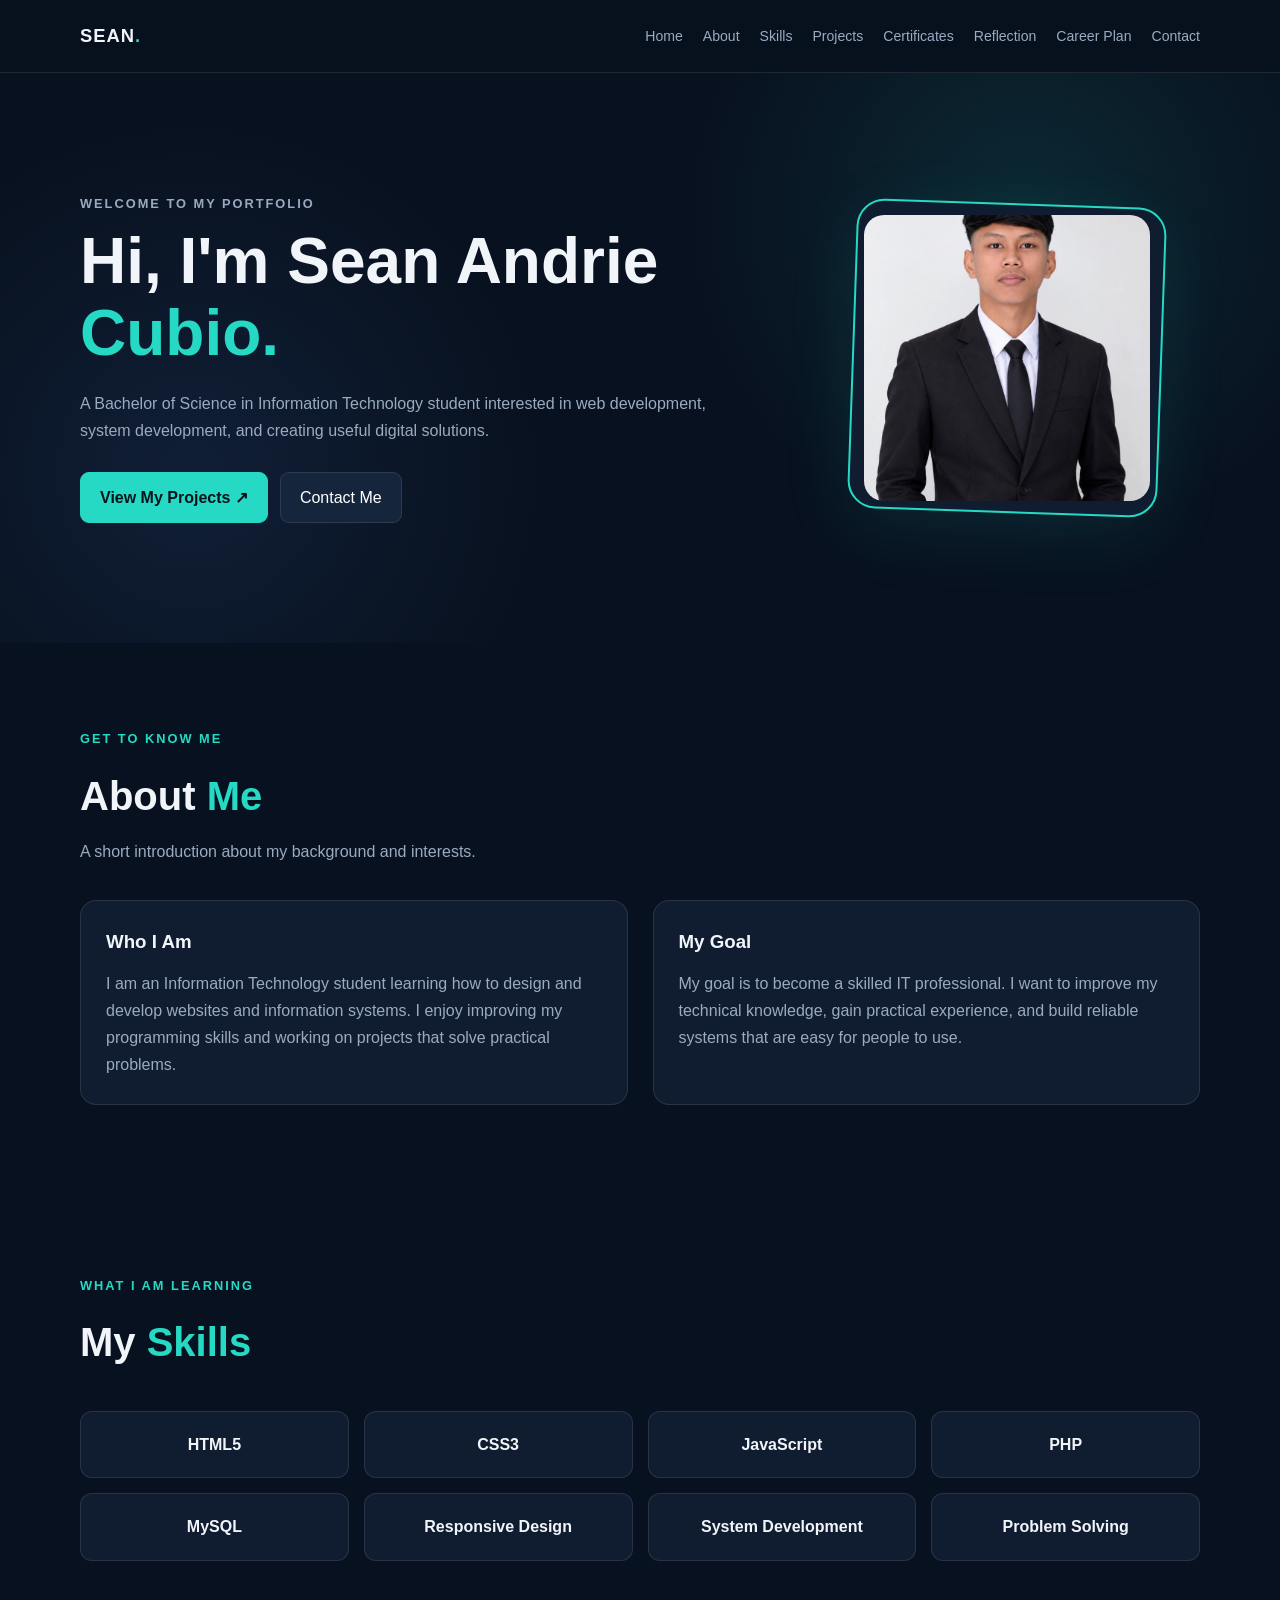
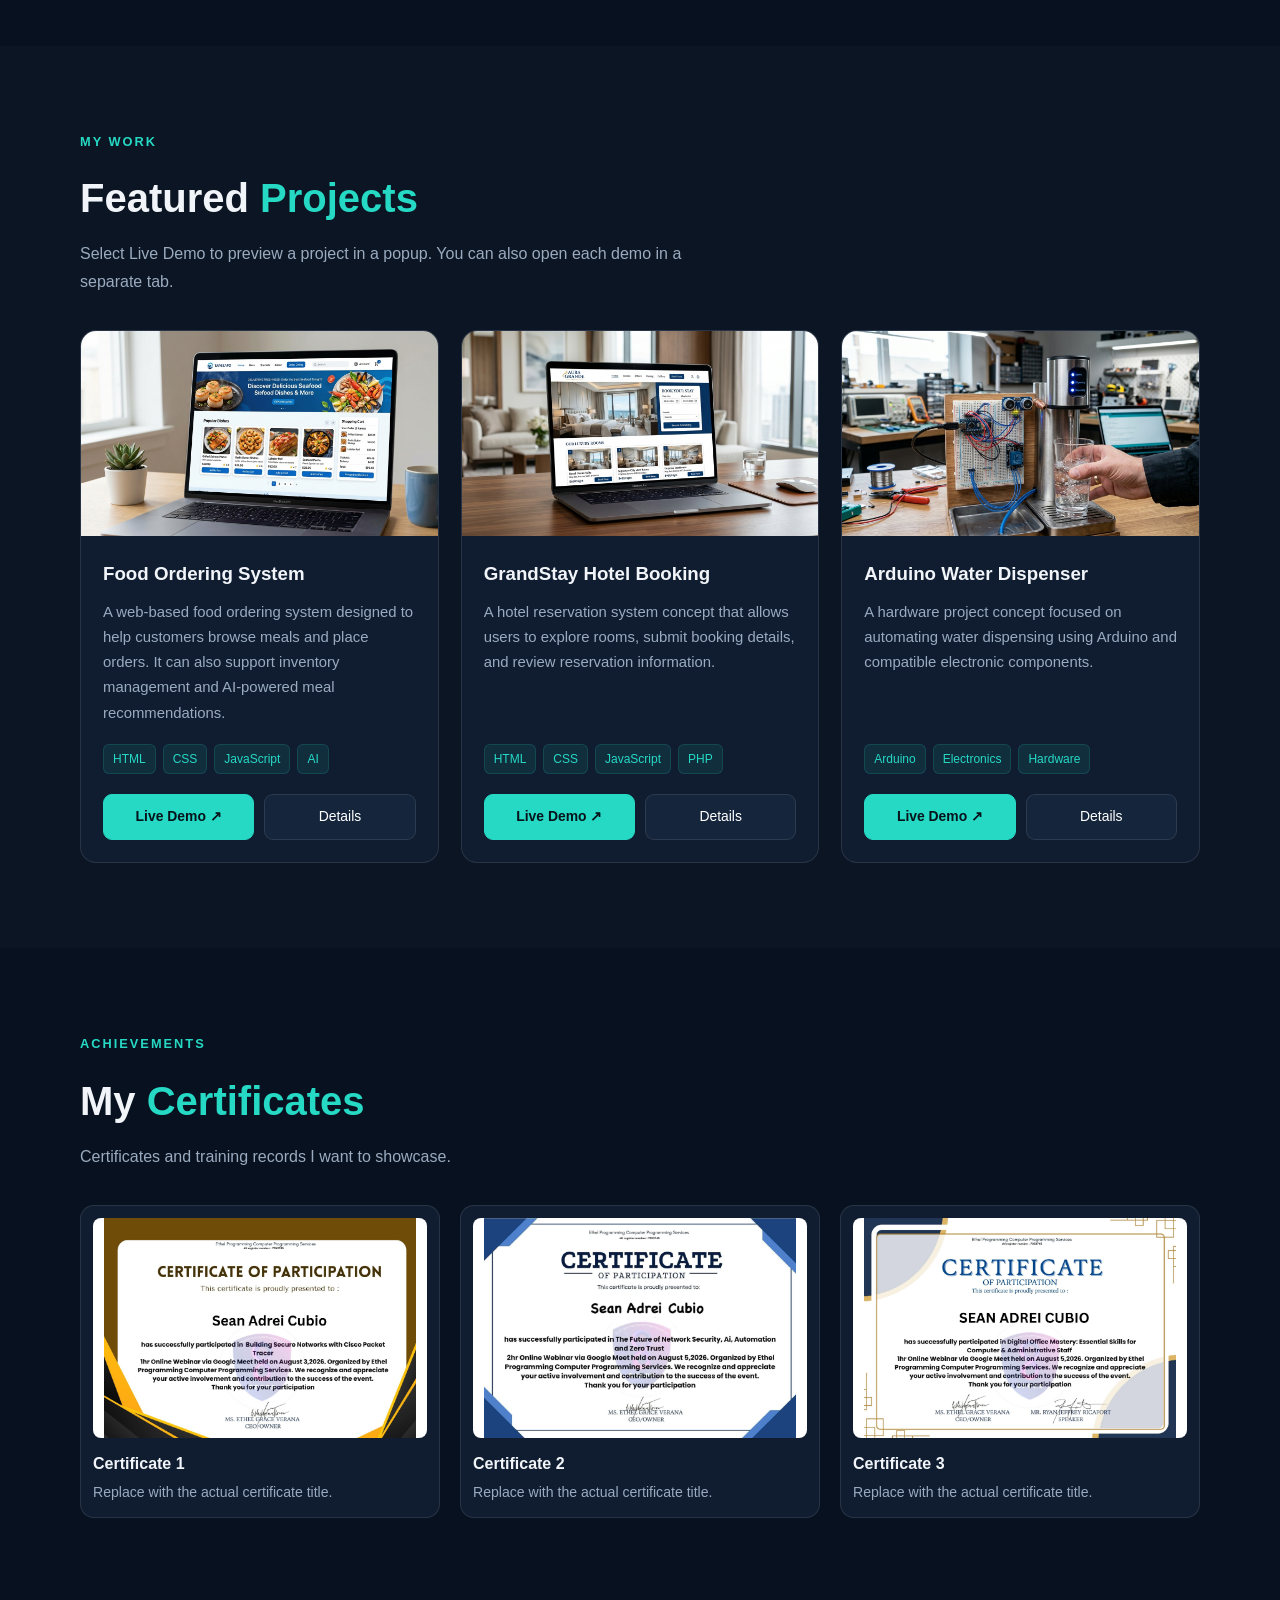
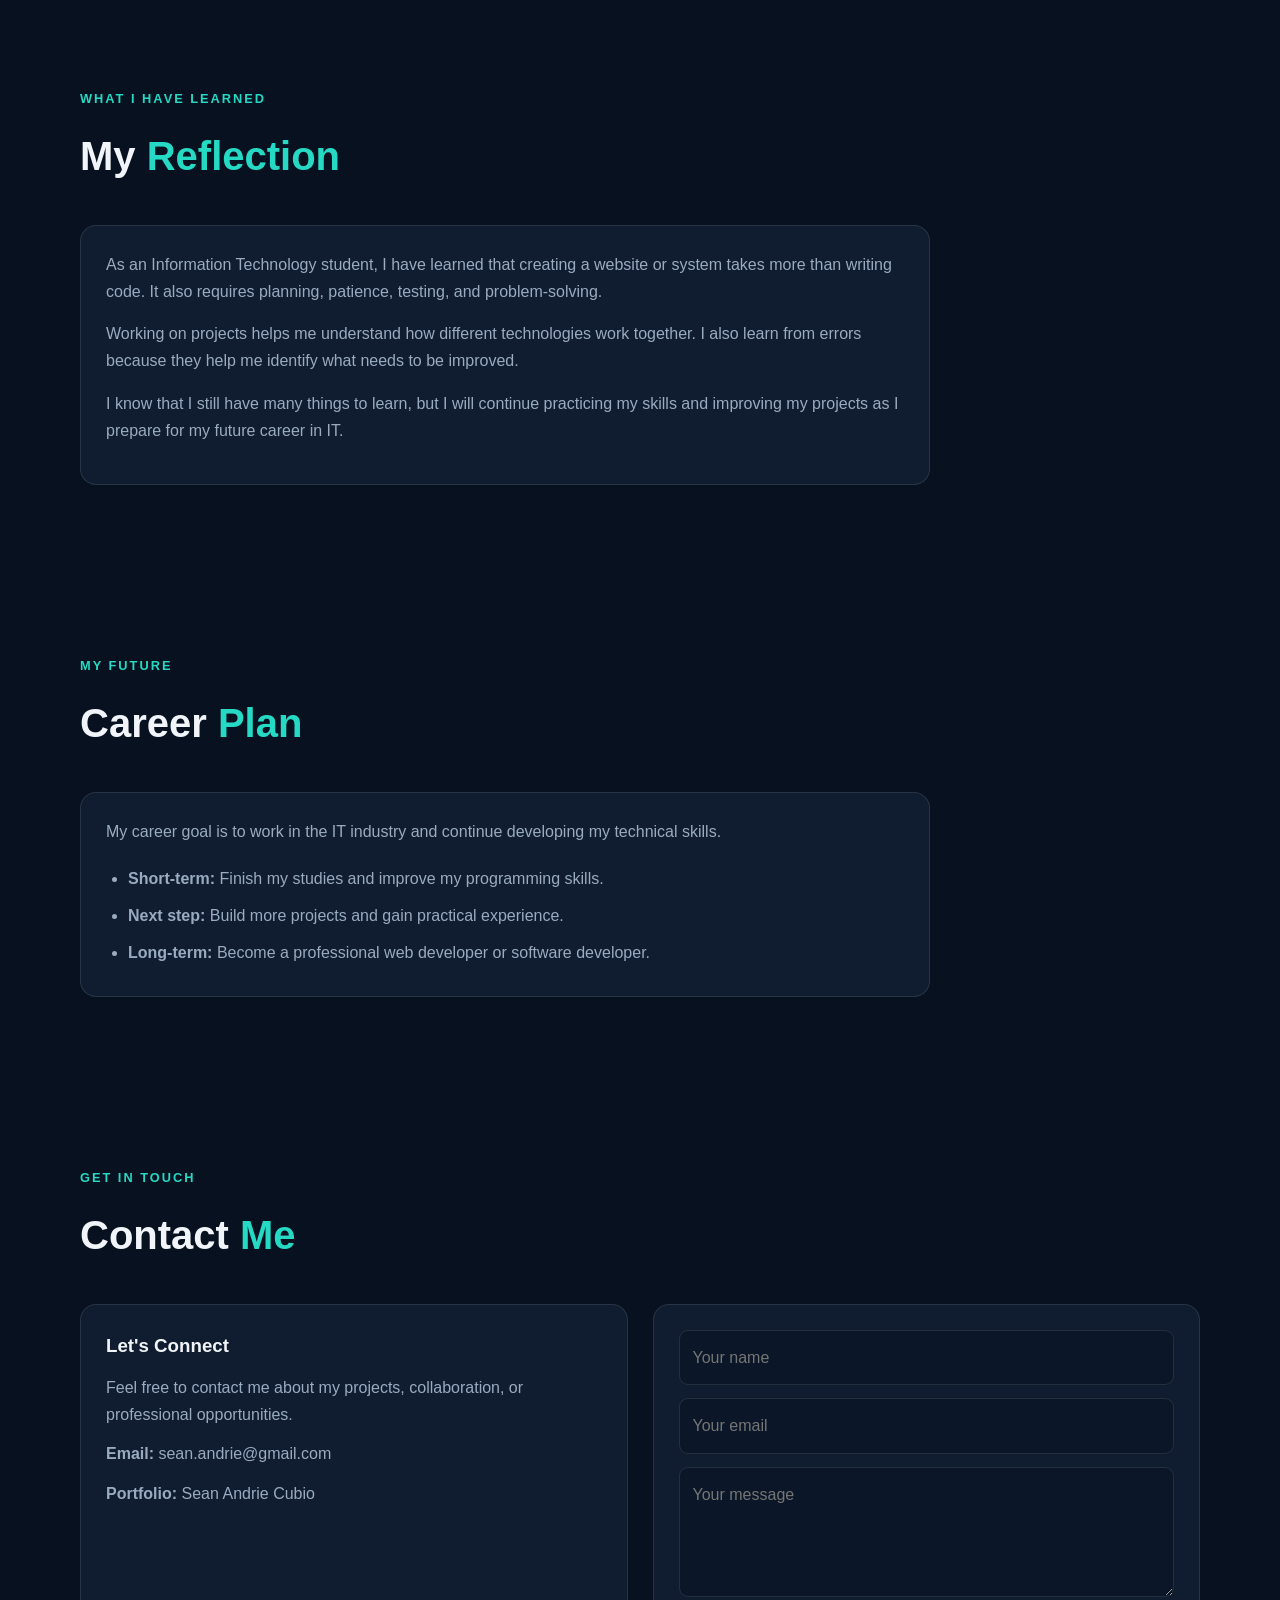
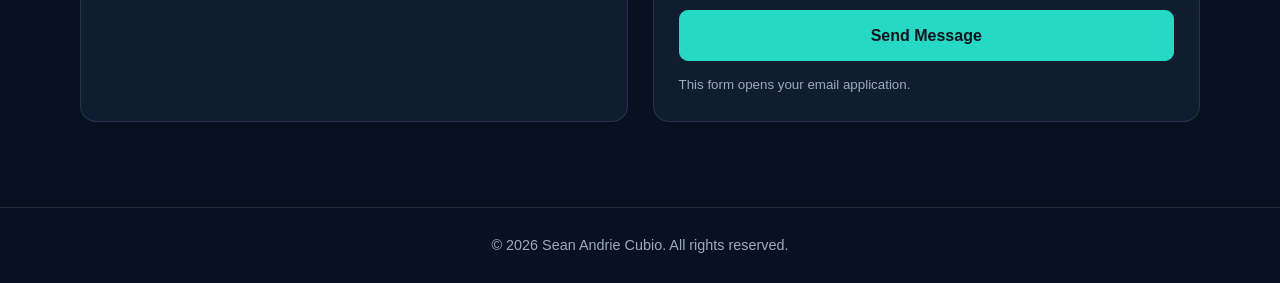
==== index.html @ 37fec35c "Add files via upload" ====
<!DOCTYPE html>
<html lang="en">

<head>
    <meta charset="UTF-8">
    <meta name="viewport" content="width=device-width, initial-scale=1.0">
    <meta name="theme-color" content="#08111f">
    <meta name="description"
        content="Personal portfolio of Sean Andrie Cubio, showcasing IT skills, projects, certificates, reflection, and career goals.">
    <title>Sean Andrie Cubio | Portfolio</title>

    <style>
        :root {
            --bg: #08111f;
            --card: #101d30;
            --card-light: #15253b;
            --text: #f1f5f9;
            --muted: #9aabc0;
            --accent: #26d9c4;
            --blue: #5795ff;
            --border: rgba(255, 255, 255, .10);
        }

        * {
            margin: 0;
            padding: 0;
            box-sizing: border-box;
        }

        html {
            scroll-behavior: smooth;
            scroll-padding-top: 85px;
        }

        body {
            font-family: Arial, Helvetica, sans-serif;
            background: var(--bg);
            color: var(--text);
            line-height: 1.7;
        }

        body.modal-open {
            overflow: hidden;
        }

        a {
            color: inherit;
            text-decoration: none;
        }

        button {
            font: inherit;
        }

        img {
            max-width: 100%;
            display: block;
        }

        .container {
            width: min(1120px, 90%);
            margin: auto;
        }

        /* NAVIGATION */

        header {
            position: sticky;
            top: 0;
            z-index: 100;
            background: rgba(8, 17, 31, .94);
            backdrop-filter: blur(14px);
            border-bottom: 1px solid var(--border);
        }

        .navbar {
            min-height: 72px;
            display: flex;
            align-items: center;
            justify-content: space-between;
            gap: 20px;
        }

        .logo {
            font-size: 1.15rem;
            font-weight: 800;
            letter-spacing: 1px;
        }

        .logo span {
            color: var(--accent);
        }

        .nav-links {
            display: flex;
            gap: 20px;
            align-items: center;
            list-style: none;
        }

        .nav-links a {
            color: var(--muted);
            font-size: .88rem;
            transition: .25s;
        }

        .nav-links a:hover {
            color: var(--accent);
        }

        .menu-toggle {
            display: none;
            color: white;
            background: transparent;
            border: 1px solid var(--border);
            padding: 7px 12px;
            border-radius: 8px;
            cursor: pointer;
        }

        /* GENERAL */

        section {
            padding: 85px 0;
        }

        .section-heading {
            margin-bottom: 35px;
        }

        .eyebrow {
            color: var(--accent);
            font-weight: 700;
            text-transform: uppercase;
            letter-spacing: 2px;
            font-size: .8rem;
            margin-bottom: 12px;
        }

        h1 {
            font-size: clamp(2.5rem, 5vw, 4.3rem);
            line-height: 1.12;
            margin-bottom: 20px;
        }

        h1 span,
        .section-heading h2 span {
            color: var(--accent);
        }

        .section-heading h2 {
            font-size: clamp(1.8rem, 4vw, 2.5rem);
            margin-bottom: 8px;
        }

        .hero p,
        .section-intro {
            color: var(--muted);
            max-width: 650px;
        }

        .btn {
            display: inline-flex;
            justify-content: center;
            align-items: center;
            gap: 8px;
            padding: 11px 19px;
            border-radius: 9px;
            border: 1px solid var(--border);
            background: var(--card-light);
            color: white;
            cursor: pointer;
            transition: .25s;
        }

        .btn:hover {
            transform: translateY(-2px);
            border-color: var(--accent);
        }

        .btn-primary {
            background: var(--accent);
            color: #06131b;
            font-weight: 800;
            border-color: var(--accent);
        }

        .panel {
            background: var(--card);
            border: 1px solid var(--border);
            border-radius: 16px;
            padding: 25px;
        }

        .panel h3 {
            margin-bottom: 12px;
        }

        .panel p {
            color: var(--muted);
        }

        /* HERO */

        .hero {
            min-height: 570px;
            display: flex;
            align-items: center;
            background:
                radial-gradient(circle at 80% 25%, rgba(38, 217, 196, .12), transparent 30%),
                radial-gradient(circle at 15% 70%, rgba(87, 149, 255, .10), transparent 30%);
        }

        .hero-content {
            display: grid;
            grid-template-columns: 1.4fr .8fr;
            align-items: center;
            gap: 60px;
        }

        .hero-buttons {
            display: flex;
            flex-wrap: wrap;
            gap: 12px;
            margin-top: 28px;
        }

        .profile-frame {
            width: min(310px, 100%);
            aspect-ratio: 1;
            margin: auto;
            border: 2px solid var(--accent);
            border-radius: 28px;
            padding: 10px;
            transform: rotate(2deg);
            background: var(--card);
            box-shadow: 0 20px 70px rgba(38, 217, 196, .10);
        }

        .profile-frame img {
            width: 100%;
            height: 100%;
            object-fit: cover;
            border-radius: 20px;
            transform: rotate(-2deg);
        }

        .profile-placeholder {
            display: grid;
            place-items: center;
            height: 100%;
            text-align: center;
            color: var(--accent);
            font-size: 1.3rem;
            font-weight: bold;
        }

        /* ABOUT */

        .about-grid,
        .contact-grid {
            display: grid;
            grid-template-columns: 1fr 1fr;
            gap: 25px;
        }

        /* SKILLS */

        .skills-grid {
            display: grid;
            grid-template-columns: repeat(4, 1fr);
            gap: 15px;
            margin-top: 25px;
        }

        .skill {
            background: var(--card);
            border: 1px solid var(--border);
            padding: 19px;
            border-radius: 12px;
            text-align: center;
            font-weight: 700;
            transition: .25s;
        }

        .skill:hover {
            border-color: var(--accent);
            transform: translateY(-4px);
        }

        /* PROJECTS */

        .projects-section {
            background: rgba(255, 255, 255, .015);
        }

        .projects-grid {
            display: grid;
            grid-template-columns: repeat(3, 1fr);
            gap: 22px;
        }

        .project-card {
            overflow: hidden;
            background: var(--card);
            border: 1px solid var(--border);
            border-radius: 16px;
            display: flex;
            flex-direction: column;
            transition: .3s;
        }

        .project-card:hover {
            transform: translateY(-5px);
            border-color: rgba(38, 217, 196, .5);
        }

        .project-image {
            height: 205px;
            background: #18263a;
            overflow: hidden;
        }

        .project-image img {
            width: 100%;
            height: 100%;
            object-fit: cover;
            transition: transform .4s;
        }

        .project-card:hover .project-image img {
            transform: scale(1.04);
        }

        .project-body {
            padding: 22px;
            display: flex;
            flex-direction: column;
            flex: 1;
        }

        .project-body h3 {
            margin-bottom: 10px;
        }

        .project-body p {
            color: var(--muted);
            font-size: .93rem;
            margin-bottom: 18px;
            flex: 1;
        }

        .tags {
            display: flex;
            flex-wrap: wrap;
            gap: 7px;
            margin-bottom: 20px;
        }

        .tag {
            font-size: .75rem;
            padding: 4px 9px;
            border-radius: 6px;
            color: var(--accent);
            background: rgba(38, 217, 196, .09);
            border: 1px solid rgba(38, 217, 196, .15);
        }

        .project-buttons {
            display: flex;
            flex-wrap: wrap;
            gap: 10px;
        }

        .project-buttons .btn {
            flex: 1;
            font-size: .87rem;
            padding: 10px;
        }

        /* CERTIFICATES */

        .certificates-grid {
            display: grid;
            grid-template-columns: repeat(3, 1fr);
            gap: 20px;
        }

        .certificate {
            padding: 12px;
            background: var(--card);
            border: 1px solid var(--border);
            border-radius: 14px;
        }

        .certificate img {
            width: 100%;
            height: 220px;
            object-fit: contain;
            background: #fff;
            border-radius: 8px;
        }

        .certificate h3 {
            font-size: 1rem;
            margin: 12px 0 4px;
        }

        .certificate p {
            color: var(--muted);
            font-size: .88rem;
        }

        /* REFLECTION AND CAREER */

        .text-panel {
            max-width: 850px;
        }

        .text-panel p {
            margin-bottom: 15px;
            color: var(--muted);
        }

        .career-list {
            margin: 15px 0 0 22px;
            color: var(--muted);
        }

        .career-list li {
            padding: 5px 0;
        }

        /* CONTACT */

        .contact-details p {
            color: var(--muted);
            margin: 12px 0;
            overflow-wrap: anywhere;
        }

        .contact-form {
            display: grid;
            gap: 13px;
        }

        .contact-form input,
        .contact-form textarea {
            width: 100%;
            padding: 13px;
            border-radius: 9px;
            border: 1px solid var(--border);
            background: #0b1728;
            color: white;
            font: inherit;
        }

        .contact-form textarea {
            min-height: 130px;
            resize: vertical;
        }

        footer {
            border-top: 1px solid var(--border);
            padding: 25px 0;
            text-align: center;
            color: var(--muted);
            font-size: .9rem;
        }

        /* LIVE DEMO MODAL */

        .modal {
            position: fixed;
            inset: 0;
            z-index: 1000;
            display: none;
            align-items: center;
            justify-content: center;
            padding: 20px;
            background: rgba(0, 0, 0, .82);
            backdrop-filter: blur(7px);
        }

        .modal.show {
            display: flex;
            animation: fadeIn .2s ease;
        }

        .modal-box {
            width: min(1050px, 100%);
            max-height: 92vh;
            display: flex;
            flex-direction: column;
            background: #0c1829;
            border: 1px solid rgba(255, 255, 255, .15);
            border-radius: 16px;
            overflow: hidden;
            box-shadow: 0 25px 100px rgba(0, 0, 0, .5);
            animation: slideUp .25s ease;
        }

        .modal-header {
            display: flex;
            align-items: center;
            justify-content: space-between;
            gap: 15px;
            padding: 16px 20px;
            border-bottom: 1px solid var(--border);
        }

        .modal-title-wrap {
            min-width: 0;
        }

        .modal-title-wrap h2 {
            font-size: 1.15rem;
            overflow-wrap: anywhere;
        }

        .modal-title-wrap p {
            color: var(--muted);
            font-size: .8rem;
        }

        .modal-close {
            width: 40px;
            height: 40px;
            flex-shrink: 0;
            display: grid;
            place-items: center;
            border: 1px solid var(--border);
            background: var(--card-light);
            color: white;
            font-size: 1.5rem;
            border-radius: 10px;
            cursor: pointer;
        }

        .modal-close:hover {
            background: #a82e43;
        }

        .browser-bar {
            display: flex;
            align-items: center;
            gap: 10px;
            padding: 10px 15px;
            background: #101f33;
            border-bottom: 1px solid var(--border);
        }

        .browser-dots {
            display: flex;
            gap: 5px;
        }

        .browser-dots span {
            width: 9px;
            height: 9px;
            border-radius: 50%;
            background: #718096;
        }

        .browser-address {
            min-width: 0;
            flex: 1;
            overflow: hidden;
            text-overflow: ellipsis;
            white-space: nowrap;
            padding: 6px 10px;
            border-radius: 6px;
            background: #07111e;
            color: #a9bbd0;
            font-size: .8rem;
        }

        .preview-wrap {
            position: relative;
            min-height: 250px;
            height: min(62vh, 650px);
            background: #fff;
        }

        .preview-frame {
            width: 100%;
            height: 100%;
            border: 0;
            background: white;
        }

        .preview-message {
            position: absolute;
            inset: 0;
            display: none;
            align-items: center;
            justify-content: center;
            text-align: center;
            padding: 30px;
            color: #dbe7f5;
            background: #0c1829;
        }

        .preview-message.visible {
            display: flex;
        }

        .preview-message-inner {
            max-width: 470px;
        }

        .preview-message h3 {
            font-size: 1.3rem;
            margin-bottom: 10px;
        }

        .preview-message p {
            color: var(--muted);
            margin-bottom: 18px;
        }

        .modal-footer {
            padding: 14px 20px;
            display: flex;
            align-items: center;
            justify-content: space-between;
            gap: 12px;
            flex-wrap: wrap;
            border-top: 1px solid var(--border);
        }

        .modal-footer small {
            color: var(--muted);
        }

        .modal-actions {
            display: flex;
            gap: 10px;
            flex-wrap: wrap;
        }

        @keyframes fadeIn {
            from {
                opacity: 0;
            }

            to {
                opacity: 1;
            }
        }

        @keyframes slideUp {
            from {
                opacity: 0;
                transform: translateY(15px);
            }

            to {
                opacity: 1;
                transform: translateY(0);
            }
        }

        /* RESPONSIVE */

        @media (max-width: 1000px) {
            .nav-links {
                gap: 12px;
            }

            .nav-links a {
                font-size: .8rem;
            }

            .projects-grid {
                grid-template-columns: repeat(2, 1fr);
            }
        }

        @media (max-width: 800px) {
            .hero-content {
                gap: 30px;
            }

            .skills-grid {
                grid-template-columns: repeat(2, 1fr);
            }

            .nav-links {
                display: none;
                position: absolute;
                top: 72px;
                left: 0;
                right: 0;
                padding: 20px 5%;
                flex-direction: column;
                align-items: flex-start;
                gap: 17px;
                background: #0b1728;
                border-bottom: 1px solid var(--border);
            }

            .nav-links.open {
                display: flex;
            }

            .menu-toggle {
                display: block;
            }
        }

        @media (max-width: 650px) {
            section {
                padding: 60px 0;
            }

            .hero-content,
            .about-grid,
            .contact-grid {
                grid-template-columns: 1fr;
            }

            .hero-content {
                text-align: center;
            }

            .hero p {
                margin: auto;
            }

            .hero-buttons {
                justify-content: center;
            }

            .profile-frame {
                width: 230px;
                grid-row: 1;
            }

            .projects-grid,
            .certificates-grid {
                grid-template-columns: 1fr;
            }

            .project-image {
                height: 220px;
            }

            .modal {
                padding: 8px;
            }

            .modal-box {
                max-height: 96vh;
            }

            .preview-wrap {
                height: 55vh;
                min-height: 220px;
            }

            .modal-footer {
                align-items: stretch;
            }

            .modal-actions {
                width: 100%;
            }

            .modal-actions .btn {
                flex: 1;
            }
        }

        @media (prefers-reduced-motion: reduce) {
            html {
                scroll-behavior: auto;
            }

            *,
            *::before,
            *::after {
                animation-duration: .01ms !important;
                transition-duration: .01ms !important;
            }
        }
    </style>
</head>

<body>

    <!-- NAVIGATION -->
    <header>
        <nav class="navbar container">
            <a href="#home" class="logo">SEAN<span>.</span></a>

            <button class="menu-toggle" id="menuToggle" aria-label="Toggle navigation" aria-expanded="false"
                aria-controls="navLinks">
                ☰ Menu
            </button>

            <ul class="nav-links" id="navLinks">
                <li><a href="#home">Home</a></li>
                <li><a href="#about">About</a></li>
                <li><a href="#skills">Skills</a></li>
                <li><a href="#projects">Projects</a></li>
                <li><a href="#certificates">Certificates</a></li>
                <li><a href="#reflection">Reflection</a></li>
                <li><a href="#career">Career Plan</a></li>
                <li><a href="#contact">Contact</a></li>
            </ul>
        </nav>
    </header>

    <main>

        <!-- HERO -->
        <section class="hero" id="home">
            <div class="container hero-content">
                <div>
                    <p class="eyebrow">Welcome to my portfolio</p>
                    <h1>Hi, I'm Sean Andrie <span>Cubio.</span></h1>

                    <p>
                        A Bachelor of Science in Information Technology student
                        interested in web development, system development, and
                        creating useful digital solutions.
                    </p>

                    <div class="hero-buttons">
                        <a href="#projects" class="btn btn-primary">View My Projects ↗</a>
                        <a href="#contact" class="btn">Contact Me</a>
                    </div>
                </div>

                <div class="profile-frame">
                    <img src="assets/images/profile.png" alt="Sean Andrie Cubio profile photo"
                        onerror="this.outerHTML='<div class=&quot;profile-placeholder&quot;>ADD YOUR<br>PROFILE PHOTO</div>';">
                </div>
            </div>
        </section>

        <!-- ABOUT -->
        <section id="about">
            <div class="container">
                <div class="section-heading">
                    <p class="eyebrow">Get to know me</p>
                    <h2>About <span>Me</span></h2>
                    <p class="section-intro">
                        A short introduction about my background and interests.
                    </p>
                </div>

                <div class="about-grid">
                    <div class="panel">
                        <h3>Who I Am</h3>
                        <p>
                            I am an Information Technology student learning how
                            to design and develop websites and information systems.
                            I enjoy improving my programming skills and working
                            on projects that solve practical problems.
                        </p>
                    </div>

                    <div class="panel">
                        <h3>My Goal</h3>
                        <p>
                            My goal is to become a skilled IT professional.
                            I want to improve my technical knowledge, gain
                            practical experience, and build reliable systems
                            that are easy for people to use.
                        </p>
                    </div>
                </div>
            </div>
        </section>

        <!-- SKILLS -->
        <section id="skills">
            <div class="container">
                <div class="section-heading">
                    <p class="eyebrow">What I am learning</p>
                    <h2>My <span>Skills</span></h2>
                </div>

                <div class="skills-grid">
                    <div class="skill">HTML5</div>
                    <div class="skill">CSS3</div>
                    <div class="skill">JavaScript</div>
                    <div class="skill">PHP</div>
                    <div class="skill">MySQL</div>
                    <div class="skill">Responsive Design</div>
                    <div class="skill">System Development</div>
                    <div class="skill">Problem Solving</div>
                </div>
            </div>
        </section>

        <!-- PROJECTS -->
        <section class="projects-section" id="projects">
            <div class="container">
                <div class="section-heading">
                    <p class="eyebrow">My work</p>
                    <h2>Featured <span>Projects</span></h2>
                    <p class="section-intro">
                        Select Live Demo to preview a project in a popup.
                        You can also open each demo in a separate tab.
                    </p>
                </div>

                <div class="projects-grid">

                    <!-- PROJECT 1 -->
                    <article class="project-card">
                        <div class="project-image">
                            <img src="assets/images/tapseafo.jpg" alt="Food Ordering System preview"
                                onerror="this.style.display='none';">
                        </div>

                        <div class="project-body">
                            <h3>Food Ordering System</h3>
                            <p>
                                A web-based food ordering system designed to
                                help customers browse meals and place orders.
                                It can also support inventory management and
                                AI-powered meal recommendations.
                            </p>

                            <div class="tags">
                                <span class="tag">HTML</span>
                                <span class="tag">CSS</span>
                                <span class="tag">JavaScript</span>
                                <span class="tag">AI</span>
                            </div>

                            <div class="project-buttons">
                                <button type="button" class="btn btn-primary live-demo"
                                    data-title="Food Ordering System" data-description="Food ordering website preview"
                                    data-demo="food-ordering-demo.html">
                                    Live Demo ↗
                                </button>

                                <button type="button" class="btn project-details" data-title="Food Ordering System"
                                    data-description="This project is designed to make food ordering more convenient. The sample demo includes a menu and a shopping cart. A full version may include order tracking, inventory management, and AI-powered meal recommendations.">
                                    Details
                                </button>
                            </div>
                        </div>
                    </article>

                    <!-- PROJECT 2 -->
                    <article class="project-card">
                        <div class="project-image">
                            <img src="assets/images/hotel_booking.jpg" alt="GrandStay Hotel Booking System preview"
                                onerror="this.style.display='none';">
                        </div>

                        <div class="project-body">
                            <h3>GrandStay Hotel Booking</h3>
                            <p>
                                A hotel reservation system concept that allows
                                users to explore rooms, submit booking details,
                                and review reservation information.
                            </p>

                            <div class="tags">
                                <span class="tag">HTML</span>
                                <span class="tag">CSS</span>
                                <span class="tag">JavaScript</span>
                                <span class="tag">PHP</span>
                            </div>

                            <div class="project-buttons">
                                <button type="button" class="btn btn-primary live-demo"
                                    data-title="GrandStay Hotel Booking"
                                    data-description="Hotel booking website preview"
                                    data-demo="grandstay-hotel-demo.html">
                                    Live Demo ↗
                                </button>

                                <button type="button" class="btn project-details" data-title="GrandStay Hotel Booking"
                                    data-description="GrandStay is a hotel reservation project concept. The sample demo allows users to explore room options and try a reservation form. A production system would require a database and server-side booking management.">
                                    Details
                                </button>
                            </div>
                        </div>
                    </article>

                    <!-- PROJECT 3 -->
                    <article class="project-card">
                        <div class="project-image">
                            <img src="assets/images/arduino_dispenser.jpg" alt="Arduino Water Dispenser preview"
                                onerror="this.style.display='none';">
                        </div>

                        <div class="project-body">
                            <h3>Arduino Water Dispenser</h3>
                            <p>
                                A hardware project concept focused on automating
                                water dispensing using Arduino and compatible
                                electronic components.
                            </p>

                            <div class="tags">
                                <span class="tag">Arduino</span>
                                <span class="tag">Electronics</span>
                                <span class="tag">Hardware</span>
                            </div>

                            <div class="project-buttons">
                                <button type="button" class="btn btn-primary live-demo"
                                    data-title="Arduino Water Dispenser"
                                    data-description="Arduino water dispenser simulation"
                                    data-demo="arduino-water-dispenser-demo.html">
                                    Live Demo ↗
                                </button>

                                <button type="button" class="btn project-details" data-title="Arduino Water Dispenser"
                                    data-description="This project explores an automated water dispenser using Arduino and suitable sensors or a pump. The webpage demo is a browser simulation, not a direct connection to physical Arduino hardware.">
                                    Details
                                </button>
                            </div>
                        </div>
                    </article>

                </div>
            </div>
        </section>

        <!-- CERTIFICATES -->
        <section id="certificates">
            <div class="container">
                <div class="section-heading">
                    <p class="eyebrow">Achievements</p>
                    <h2>My <span>Certificates</span></h2>
                    <p class="section-intro">
                        Certificates and training records I want to showcase.
                    </p>
                </div>

                <div class="certificates-grid">
                    <article class="certificate">
                        <img src="assets/images/andrie1.jpg" alt="Certificate 1" onerror="this.style.display='none';">
                        <h3>Certificate 1</h3>
                        <p>Replace with the actual certificate title.</p>
                    </article>

                    <article class="certificate">
                        <img src="assets/images/andrie2.jpg" alt="Certificate 2" onerror="this.style.display='none';">
                        <h3>Certificate 2</h3>
                        <p>Replace with the actual certificate title.</p>
                    </article>

                    <article class="certificate">
                        <img src="assets/images/andrie3.jpg" alt="Certificate 3" onerror="this.style.display='none';">
                        <h3>Certificate 3</h3>
                        <p>Replace with the actual certificate title.</p>
                    </article>
                </div>
            </div>
        </section>

        <!-- REFLECTION -->
        <section id="reflection">
            <div class="container">
                <div class="section-heading">
                    <p class="eyebrow">What I have learned</p>
                    <h2>My <span>Reflection</span></h2>
                </div>

                <div class="panel text-panel">
                    <p>
                        As an Information Technology student, I have learned
                        that creating a website or system takes more than
                        writing code. It also requires planning, patience,
                        testing, and problem-solving.
                    </p>

                    <p>
                        Working on projects helps me understand how different
                        technologies work together. I also learn from errors
                        because they help me identify what needs to be improved.
                    </p>

                    <p>
                        I know that I still have many things to learn, but I
                        will continue practicing my skills and improving my
                        projects as I prepare for my future career in IT.
                    </p>
                </div>
            </div>
        </section>

        <!-- CAREER PLAN -->
        <section id="career">
            <div class="container">
                <div class="section-heading">
                    <p class="eyebrow">My future</p>
                    <h2>Career <span>Plan</span></h2>
                </div>

                <div class="panel text-panel">
                    <p>
                        My career goal is to work in the IT industry and continue
                        developing my technical skills.
                    </p>

                    <ul class="career-list">
                        <li><strong>Short-term:</strong> Finish my studies and improve my programming skills.</li>
                        <li><strong>Next step:</strong> Build more projects and gain practical experience.</li>
                        <li><strong>Long-term:</strong> Become a professional web developer or software developer.</li>
                    </ul>
                </div>
            </div>
        </section>

        <!-- CONTACT -->
        <section id="contact">
            <div class="container">
                <div class="section-heading">
                    <p class="eyebrow">Get in touch</p>
                    <h2>Contact <span>Me</span></h2>
                </div>

                <div class="contact-grid">
                    <div class="panel contact-details">
                        <h3>Let's Connect</h3>

                        <p>
                            Feel free to contact me about my projects,
                            collaboration, or professional opportunities.
                        </p>

                        <p>
                            <strong>Email:</strong>
                            <a href="mailto:sean.andrie@gmail.com">sean.andrie@gmail.com</a>
                        </p>

                        <p><strong>Portfolio:</strong> Sean Andrie Cubio</p>
                    </div>

                    <div class="panel">
                        <form class="contact-form" id="contactForm">
                            <input type="text" id="contactName" placeholder="Your name" autocomplete="name" required>

                            <input type="email" id="contactEmail" placeholder="Your email" autocomplete="email"
                                required>

                            <textarea id="contactMessage" placeholder="Your message" required></textarea>

                            <button class="btn btn-primary" type="submit">
                                Send Message
                            </button>

                            <small style="color:var(--muted)">
                                This form opens your email application.
                            </small>
                        </form>
                    </div>
                </div>
            </div>
        </section>

    </main>

    <!-- FOOTER -->
    <footer>
        <div class="container">
            <p>© <span id="currentYear"></span> Sean Andrie Cubio. All rights reserved.</p>
        </div>
    </footer>

    <!-- LIVE DEMO POPUP -->
    <div class="modal" id="demoModal" role="dialog" aria-modal="true" aria-labelledby="modalTitle" aria-hidden="true">

        <div class="modal-box">

            <div class="modal-header">
                <div class="modal-title-wrap">
                    <h2 id="modalTitle">Project Live Demo</h2>
                    <p id="modalDescription">Preview the selected project</p>
                </div>

                <button type="button" class="modal-close" id="closeModal" aria-label="Close popup">×</button>
            </div>

            <div class="browser-bar">
                <div class="browser-dots" aria-hidden="true">
                    <span></span>
                    <span></span>
                    <span></span>
                </div>

                <div class="browser-address" id="browserAddress">
                    Project preview
                </div>
            </div>

            <div class="preview-wrap">
                <iframe id="demoFrame" class="preview-frame" title="Live project preview" src="about:blank"
                    loading="lazy" referrerpolicy="strict-origin-when-cross-origin">
                </iframe>

                <div class="preview-message" id="previewMessage">
                    <div class="preview-message-inner">
                        <h3 id="previewMessageTitle">Loading project preview...</h3>

                        <p id="previewMessageText">
                            Please wait while the project loads.
                        </p>

                        <button type="button" class="btn btn-primary" id="openFromMessage">
                            Open Demo in New Tab ↗
                        </button>
                    </div>
                </div>
            </div>

            <div class="modal-footer">
                <small>
                    Some websites block embedded previews. Use Open Demo to view them separately.
                </small>

                <div class="modal-actions">
                    <button type="button" class="btn" id="reloadDemo">
                        Reload Preview ↻
                    </button>

                    <a href="#" class="btn btn-primary" id="openDemoNewTab" target="_blank" rel="noopener noreferrer">
                        Open Demo ↗
                    </a>
                </div>
            </div>
        </div>
    </div>

    <script>
        // MOBILE NAVIGATION
        const menuToggle = document.getElementById("menuToggle");
        const navLinks = document.getElementById("navLinks");

        menuToggle.addEventListener("click", function () {
            const isOpen = navLinks.classList.toggle("open");
            menuToggle.setAttribute("aria-expanded", String(isOpen));
        });

        navLinks.querySelectorAll("a").forEach(function (link) {
            link.addEventListener("click", function () {
                navLinks.classList.remove("open");
                menuToggle.setAttribute("aria-expanded", "false");
            });
        });

        // CURRENT YEAR
        document.getElementById("currentYear").textContent =
            new Date().getFullYear();

        // MODAL ELEMENTS
        const demoModal = document.getElementById("demoModal");
        const modalTitle = document.getElementById("modalTitle");
        const modalDescription = document.getElementById("modalDescription");
        const browserAddress = document.getElementById("browserAddress");
        const demoFrame = document.getElementById("demoFrame");
        const previewMessage = document.getElementById("previewMessage");
        const previewMessageTitle = document.getElementById("previewMessageTitle");
        const previewMessageText = document.getElementById("previewMessageText");
        const openDemoNewTab = document.getElementById("openDemoNewTab");
        const openFromMessage = document.getElementById("openFromMessage");
        const closeModalButton = document.getElementById("closeModal");
        const reloadDemoButton = document.getElementById("reloadDemo");

        let currentDemoUrl = "";
        let previousFocus = null;
        let loadTimer = null;

        // Only allow HTTP(S) URLs and local HTML demo files.
        function isValidDemoUrl(value) {
            if (!value) return false;

            try {
                const url = new URL(value, window.location.href);

                const isWebUrl =
                    url.protocol === "https:" || url.protocol === "http:";

                const isLocalHtml =
                    url.origin === window.location.origin &&
                    !url.pathname.endsWith("/") &&
                    url.pathname.toLowerCase().endsWith(".html");

                return isWebUrl || isLocalHtml;
            } catch (error) {
                return false;
            }
        }

        function showPreviewMessage(title, message, showOpenButton) {
            previewMessageTitle.textContent = title;
            previewMessageText.textContent = message;
            previewMessage.classList.add("visible");

            openFromMessage.style.display =
                showOpenButton ? "inline-flex" : "none";
        }

        function hidePreviewMessage() {
            previewMessage.classList.remove("visible");
        }

        function clearLoadTimer() {
            if (loadTimer) {
                clearTimeout(loadTimer);
                loadTimer = null;
            }
        }

        function openProjectModal(button) {
            previousFocus = document.activeElement;

            const title = button.dataset.title || "Project Demo";
            const description = button.dataset.description || "";
            const demoUrl = (button.dataset.demo || "").trim();

            currentDemoUrl = isValidDemoUrl(demoUrl)
                ? new URL(demoUrl, window.location.href).href
                : "";

            modalTitle.textContent = title;
            modalDescription.textContent = description;

            demoModal.classList.add("show");
            demoModal.setAttribute("aria-hidden", "false");
            document.body.classList.add("modal-open");
            closeModalButton.focus();

            clearLoadTimer();

            if (!currentDemoUrl) {
                demoFrame.src = "about:blank";
                browserAddress.textContent = "Demo URL not configured";
                openDemoNewTab.style.display = "none";

                showPreviewMessage(
                    "Your demo link is not set yet",
                    "Check the data-demo attribute on this project's button.",
                    false
                );

                return;
            }

            browserAddress.textContent = currentDemoUrl;
            openDemoNewTab.href = currentDemoUrl;
            openDemoNewTab.style.display = "inline-flex";

            showPreviewMessage(
                "Loading project preview...",
                "If the preview does not appear, use Open Demo in New Tab.",
                true
            );

            demoFrame.onload = function () {
                clearLoadTimer();

                if (currentDemoUrl && demoModal.classList.contains("show")) {
                    hidePreviewMessage();
                }
            };

            demoFrame.onerror = function () {
                clearLoadTimer();

                showPreviewMessage(
                    "Preview unavailable",
                    "The page could not be loaded in this popup. Try opening it in a new tab.",
                    true
                );
            };

            demoFrame.src = currentDemoUrl;

            // A timeout is only a fallback. Some browsers fire iframe load
            // even when a remote website prevents its content from displaying.
            loadTimer = setTimeout(function () {
                if (demoModal.classList.contains("show") &&
                    previewMessage.classList.contains("visible")) {
                    showPreviewMessage(
                        "Still waiting for the preview?",
                        "The website may block embedded viewing. Try opening it in a new tab.",
                        true
                    );
                }
            }, 8000);
        }

        function openDetailsModal(button) {
            previousFocus = document.activeElement;

            clearLoadTimer();
            currentDemoUrl = "";

            modalTitle.textContent =
                button.dataset.title || "Project Details";

            modalDescription.textContent = "Project information";
            browserAddress.textContent = "Project details";

            demoFrame.onload = null;
            demoFrame.onerror = null;
            demoFrame.src = "about:blank";

            openDemoNewTab.style.display = "none";

            showPreviewMessage(
                button.dataset.title || "Project Details",
                button.dataset.description || "No additional project details available.",
                false
            );

            demoModal.classList.add("show");
            demoModal.setAttribute("aria-hidden", "false");
            document.body.classList.add("modal-open");
            closeModalButton.focus();
        }

        function closeProjectModal() {
            clearLoadTimer();

            demoModal.classList.remove("show");
            demoModal.setAttribute("aria-hidden", "true");
            document.body.classList.remove("modal-open");

            demoFrame.onload = null;
            demoFrame.onerror = null;
            demoFrame.src = "about:blank";

            currentDemoUrl = "";

            if (previousFocus && typeof previousFocus.focus === "function") {
                previousFocus.focus();
            }
        }

        // LIVE DEMO BUTTONS
        document.querySelectorAll(".live-demo").forEach(function (button) {
            button.addEventListener("click", function () {
                openProjectModal(button);
            });
        });

        // PROJECT DETAILS BUTTONS
        document.querySelectorAll(".project-details").forEach(function (button) {
            button.addEventListener("click", function () {
                openDetailsModal(button);
            });
        });

        // CLOSE BUTTON
        closeModalButton.addEventListener("click", closeProjectModal);

        // CLOSE WHEN CLICKING THE BACKGROUND
        demoModal.addEventListener("click", function (event) {
            if (event.target === demoModal) {
                closeProjectModal();
            }
        });

        // CLOSE WITH ESCAPE
        document.addEventListener("keydown", function (event) {
            if (event.key === "Escape" &&
                demoModal.classList.contains("show")) {
                closeProjectModal();
            }
        });

        // OPEN THE DEMO FROM THE FALLBACK MESSAGE
        openFromMessage.addEventListener("click", function () {
            if (currentDemoUrl) {
                window.open(currentDemoUrl, "_blank", "noopener,noreferrer");
            }
        });

        // RELOAD PREVIEW
        reloadDemoButton.addEventListener("click", function () {
            if (!currentDemoUrl) {
                showPreviewMessage(
                    "Demo link needed",
                    "Check the data-demo attribute on the project button.",
                    false
                );
                return;
            }

            clearLoadTimer();

            showPreviewMessage(
                "Reloading preview...",
                "Please wait while the project reloads.",
                true
            );

            demoFrame.src = currentDemoUrl;

            loadTimer = setTimeout(function () {
                if (demoModal.classList.contains("show") &&
                    previewMessage.classList.contains("visible")) {
                    showPreviewMessage(
                        "Preview not appearing?",
                        "Try opening the demo in a separate browser tab.",
                        true
                    );
                }
            }, 8000);
        });

        // CONTACT FORM
        // This opens the visitor's email application. It does not send
        // messages directly or store submissions in a database.
        document.getElementById("contactForm").addEventListener("submit", function (event) {
            event.preventDefault();

            const name = document.getElementById("contactName").value.trim();
            const email = document.getElementById("contactEmail").value.trim();
            const message = document.getElementById("contactMessage").value.trim();

            const recipient = "sean.andrie@gmail.com";
            const subject = encodeURIComponent("Portfolio message from " + name);

            const body = encodeURIComponent(
                "Name: " + name +
                "\nEmail: " + email +
                "\n\nMessage:\n" + message
            );

            window.location.href =
                "mailto:" + recipient +
                "?subject=" + subject +
                "&body=" + body;
        });
    </script>

</body>

</html>
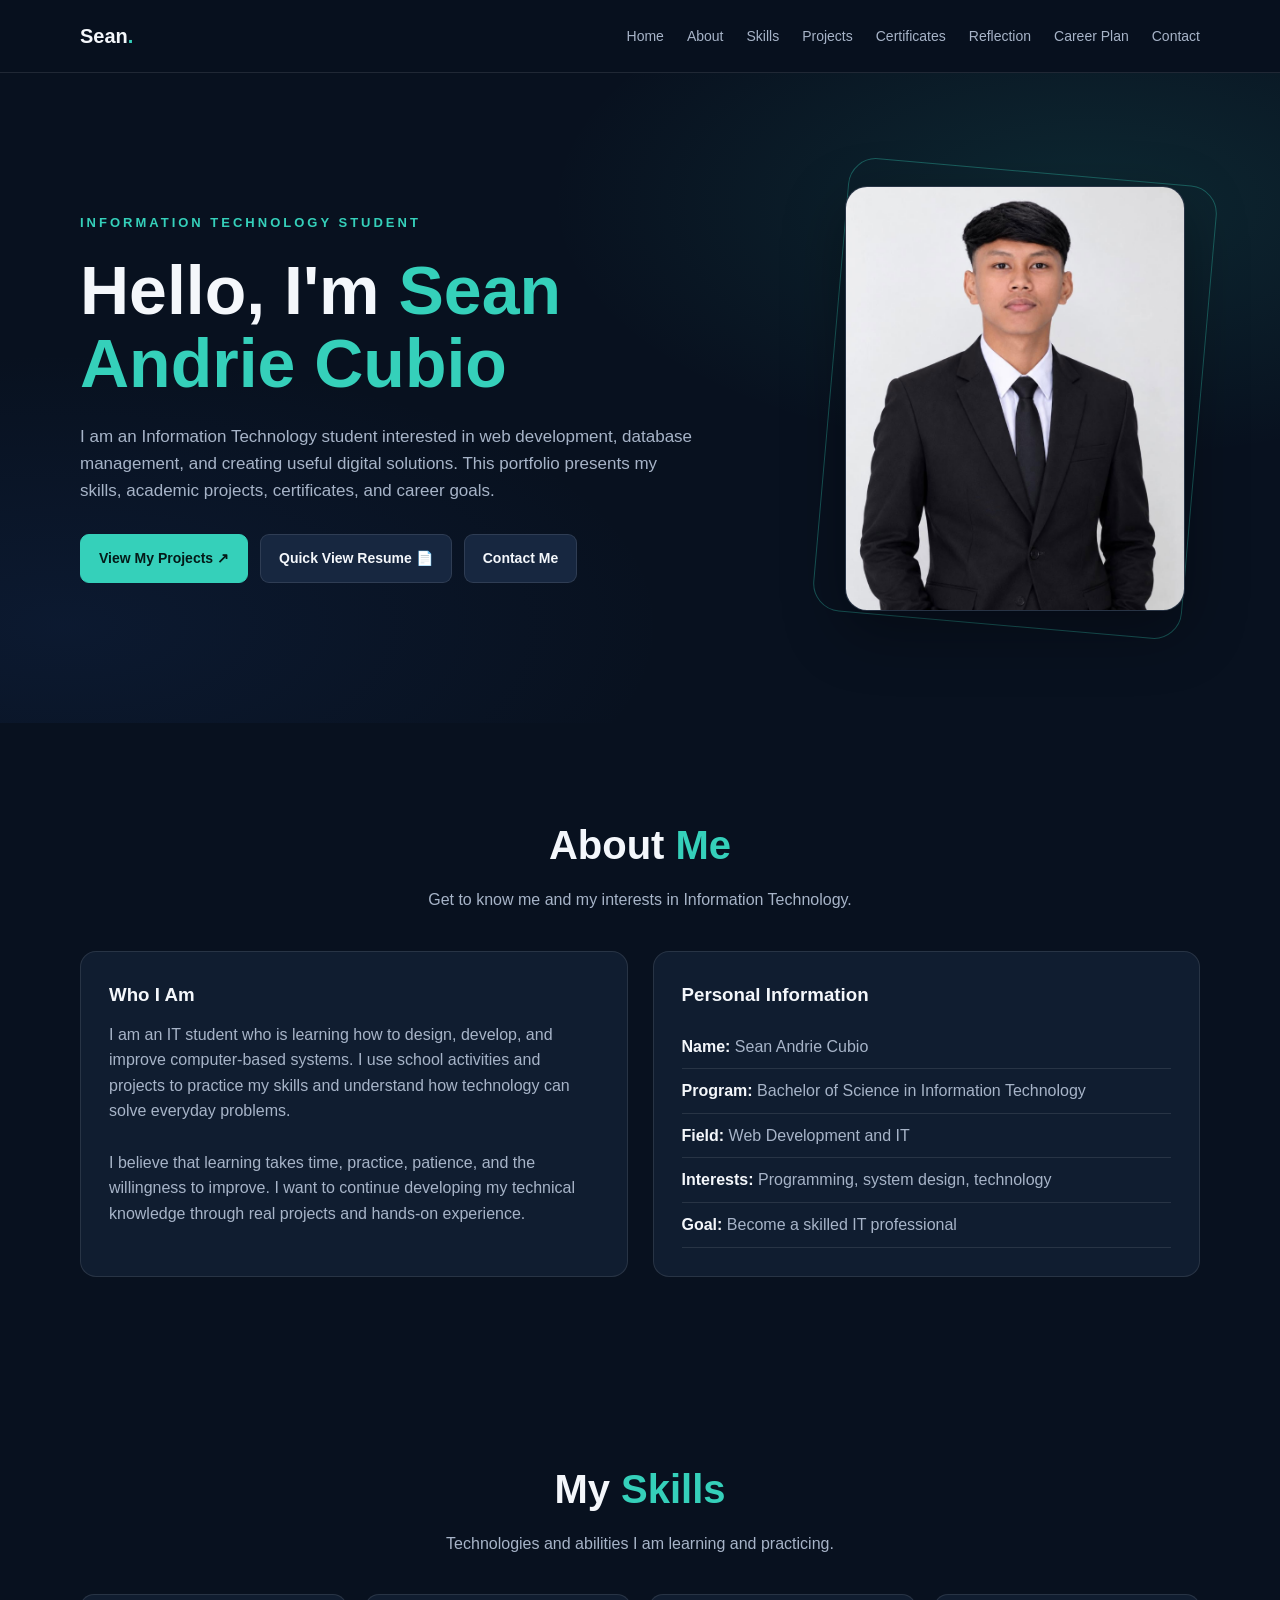
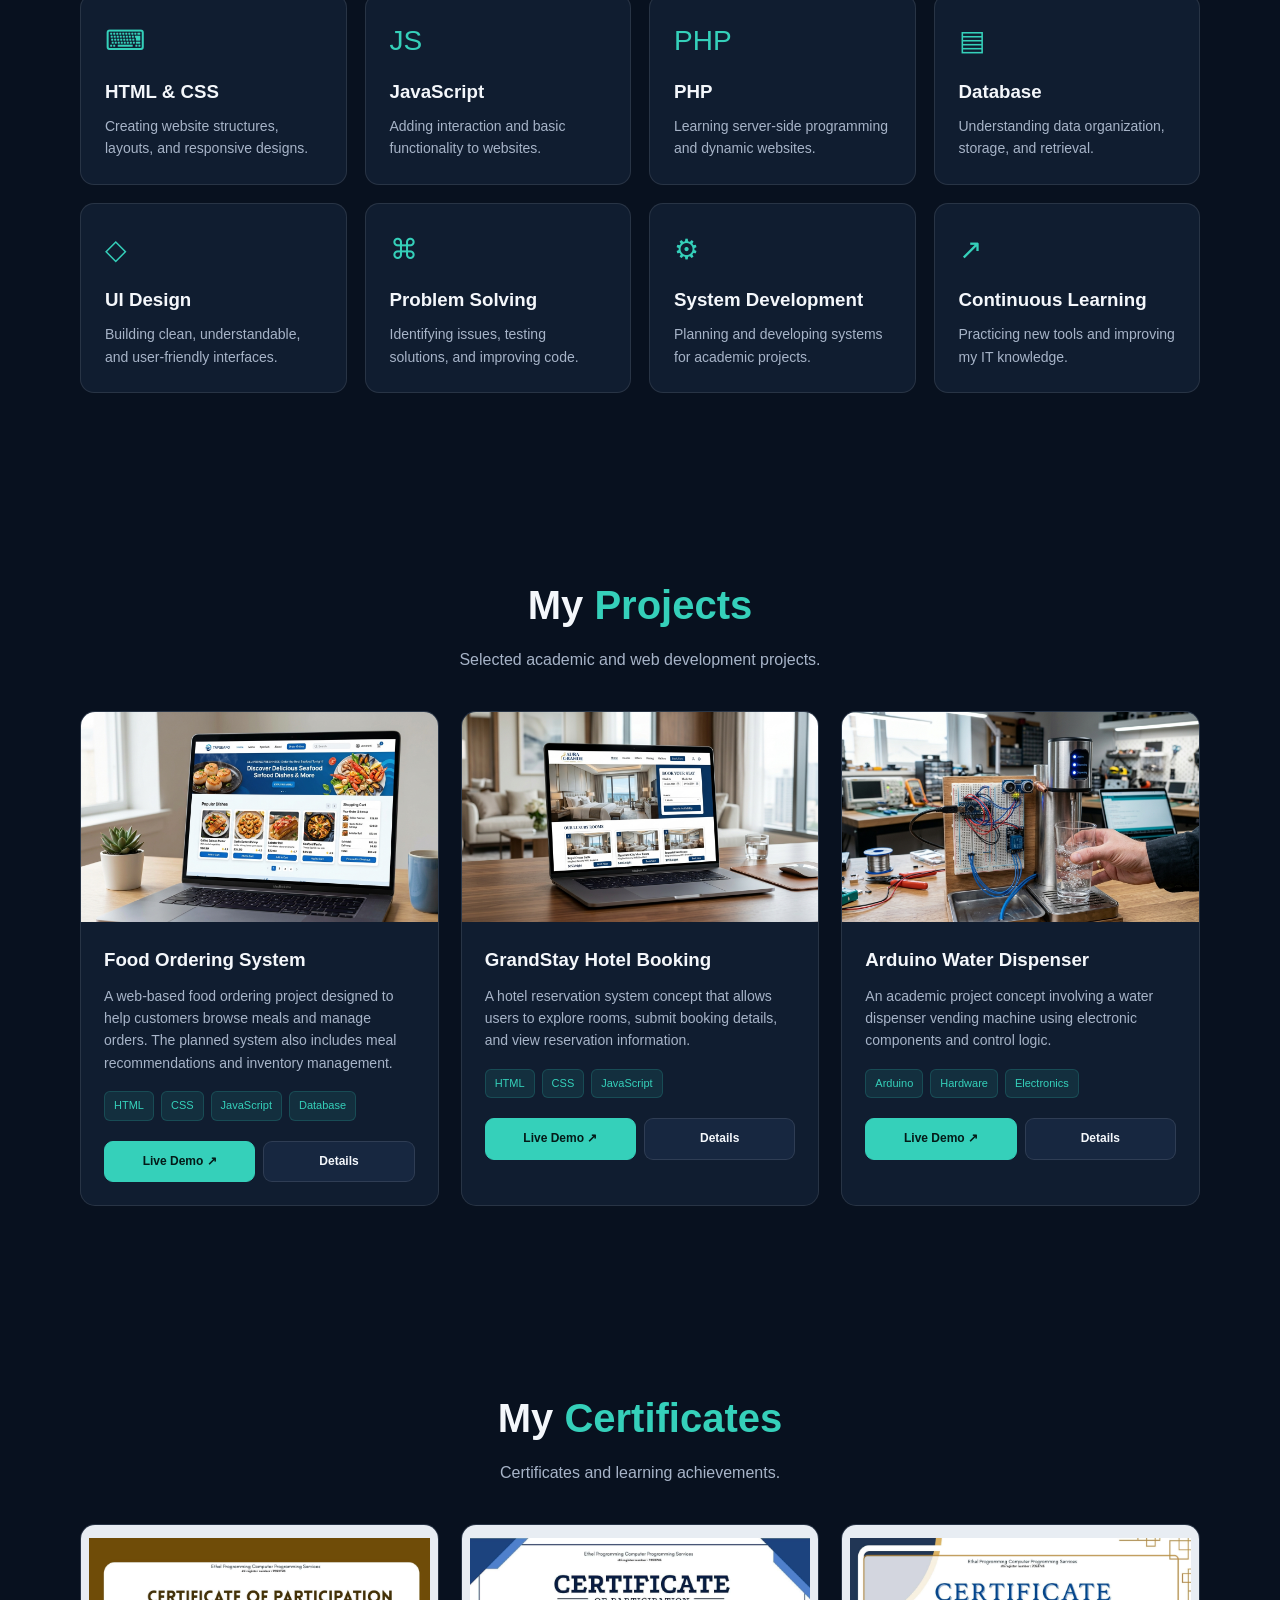
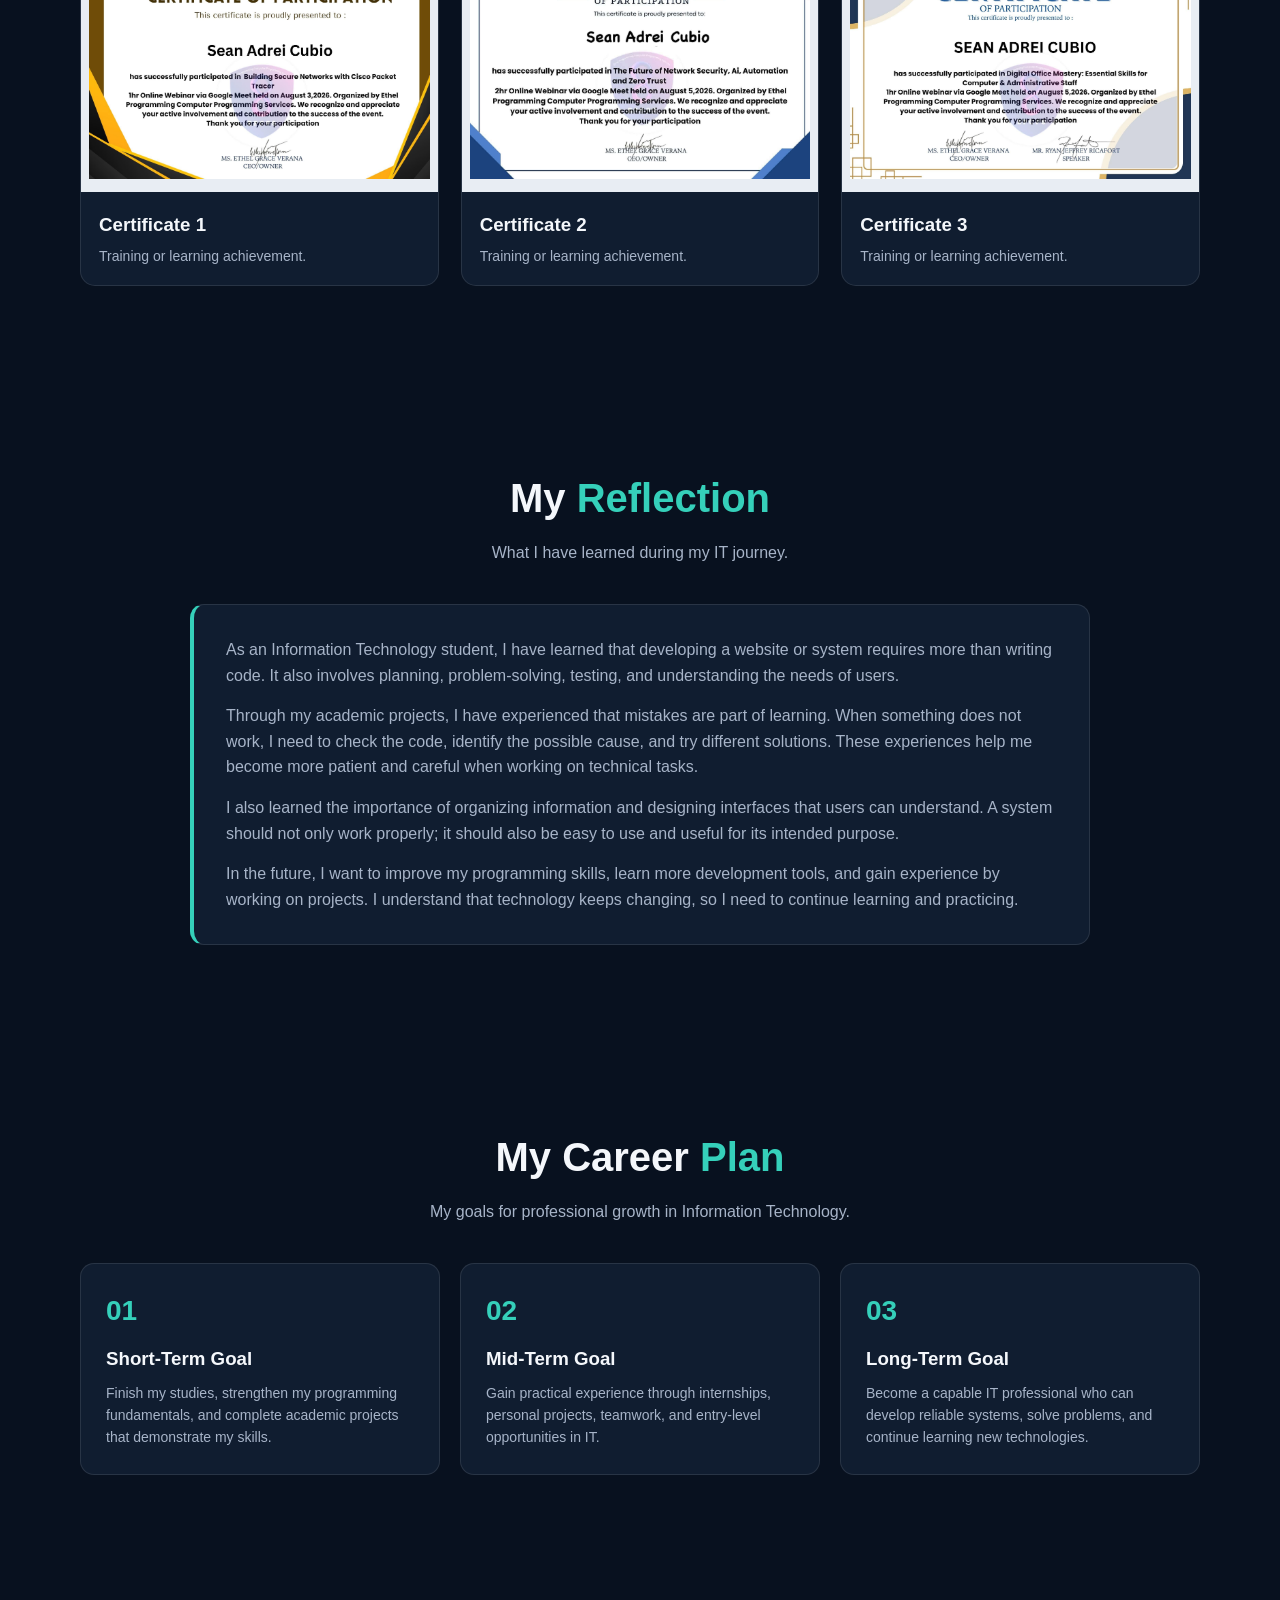
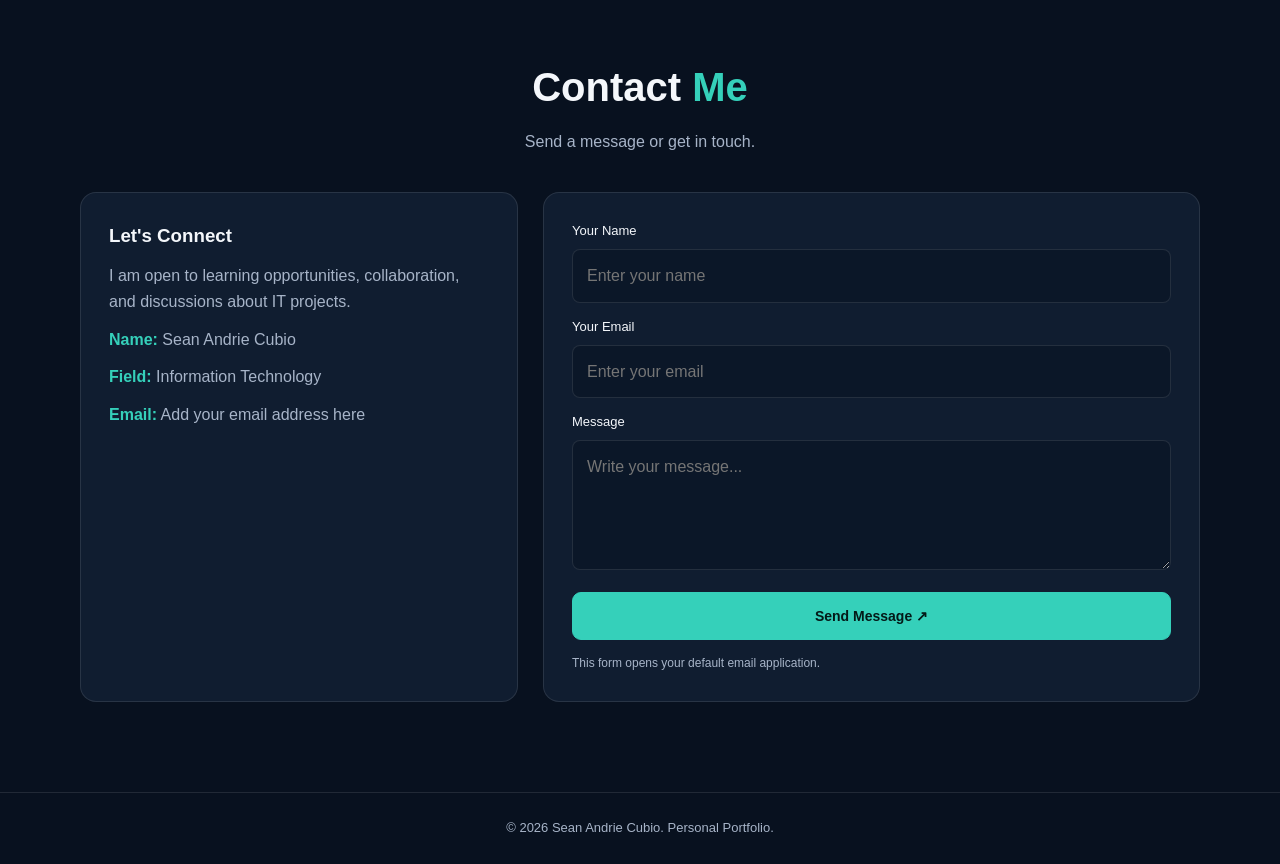
==== commit c5a4d0f5: "Update index.html" ====
--- a/index.html
+++ b/index.html
@@ -5,38 +5,37 @@
     <meta charset="UTF-8">
     <meta name="viewport" content="width=device-width, initial-scale=1.0">
     <meta name="theme-color" content="#08111f">
+
+    <title>Sean Andrie Cubio | Portfolio</title>
+
     <meta name="description"
         content="Personal portfolio of Sean Andrie Cubio, showcasing IT skills, projects, certificates, reflection, and career goals.">
-    <title>Sean Andrie Cubio | Portfolio</title>
 
     <style>
         :root {
             --bg: #08111f;
             --card: #101d30;
-            --card-light: #15253b;
-            --text: #f1f5f9;
-            --muted: #9aabc0;
-            --accent: #26d9c4;
-            --blue: #5795ff;
-            --border: rgba(255, 255, 255, .10);
+            --card-light: #172740;
+            --text: #f4f7fb;
+            --muted: #a7b4c8;
+            --accent: #35d0ba;
+            --accent-dark: #16a995;
+            --border: rgba(255, 255, 255, .1);
+            --shadow: 0 20px 60px rgba(0, 0, 0, .35);
         }
 
         * {
             margin: 0;
             padding: 0;
             box-sizing: border-box;
-        }
-
-        html {
             scroll-behavior: smooth;
-            scroll-padding-top: 85px;
         }
 
         body {
             font-family: Arial, Helvetica, sans-serif;
             background: var(--bg);
             color: var(--text);
-            line-height: 1.7;
+            line-height: 1.6;
         }
 
         body.modal-open {
@@ -48,8 +47,19 @@
             text-decoration: none;
         }
 
+        button,
+        input,
+        textarea {
+            font: inherit;
+        }
+
+        button,
+        a {
+            -webkit-tap-highlight-color: transparent;
+        }
+
         button {
-            font: inherit;
+            cursor: pointer;
         }
 
         img {
@@ -62,14 +72,35 @@
             margin: auto;
         }
 
-        /* NAVIGATION */
-
-        header {
+        .section {
+            padding: 90px 0;
+            scroll-margin-top: 80px;
+        }
+
+        .section-heading {
+            margin-bottom: 38px;
+            text-align: center;
+        }
+
+        .section-heading h2 {
+            font-size: clamp(28px, 4vw, 40px);
+            margin-bottom: 10px;
+        }
+
+        .section-heading p {
+            color: var(--muted);
+        }
+
+        .accent {
+            color: var(--accent);
+        }
+
+        .site-header {
             position: sticky;
             top: 0;
-            z-index: 100;
-            background: rgba(8, 17, 31, .94);
-            backdrop-filter: blur(14px);
+            z-index: 50;
+            background: rgba(8, 17, 31, .92);
+            backdrop-filter: blur(15px);
             border-bottom: 1px solid var(--border);
         }
 
@@ -78,13 +109,13 @@
             display: flex;
             align-items: center;
             justify-content: space-between;
-            gap: 20px;
+            gap: 25px;
         }
 
         .logo {
-            font-size: 1.15rem;
+            font-size: 20px;
             font-weight: 800;
-            letter-spacing: 1px;
+            white-space: nowrap;
         }
 
         .logo span {
@@ -93,70 +124,76 @@
 
         .nav-links {
             display: flex;
-            gap: 20px;
             align-items: center;
+            gap: 23px;
             list-style: none;
         }
 
         .nav-links a {
             color: var(--muted);
-            font-size: .88rem;
-            transition: .25s;
-        }
-
-        .nav-links a:hover {
+            font-size: 14px;
+            transition: color .2s;
+        }
+
+        .nav-links a:hover,
+        .nav-links a.active {
             color: var(--accent);
         }
 
         .menu-toggle {
             display: none;
-            color: white;
-            background: transparent;
             border: 1px solid var(--border);
-            padding: 7px 12px;
             border-radius: 8px;
-            cursor: pointer;
-        }
-
-        /* GENERAL */
-
-        section {
-            padding: 85px 0;
-        }
-
-        .section-heading {
-            margin-bottom: 35px;
+            background: var(--card);
+            color: var(--text);
+            padding: 8px 12px;
+        }
+
+        .hero {
+            min-height: 650px;
+            display: flex;
+            align-items: center;
+            padding: 80px 0;
+            background:
+                radial-gradient(ellipse at 85% 20%, rgba(53, 208, 186, .12), transparent 35%),
+                radial-gradient(ellipse at 5% 85%, rgba(45, 100, 200, .1), transparent 35%);
+        }
+
+        .hero-grid {
+            display: grid;
+            grid-template-columns: 1.3fr .7fr;
+            align-items: center;
+            gap: 65px;
         }
 
         .eyebrow {
             color: var(--accent);
-            font-weight: 700;
+            font-size: 13px;
+            font-weight: 800;
+            letter-spacing: 3px;
             text-transform: uppercase;
-            letter-spacing: 2px;
-            font-size: .8rem;
-            margin-bottom: 12px;
-        }
-
-        h1 {
-            font-size: clamp(2.5rem, 5vw, 4.3rem);
-            line-height: 1.12;
             margin-bottom: 20px;
         }
 
-        h1 span,
-        .section-heading h2 span {
-            color: var(--accent);
-        }
-
-        .section-heading h2 {
-            font-size: clamp(1.8rem, 4vw, 2.5rem);
-            margin-bottom: 8px;
-        }
-
-        .hero p,
-        .section-intro {
-            color: var(--muted);
-            max-width: 650px;
+        .hero h1 {
+            font-size: clamp(40px, 6vw, 68px);
+            line-height: 1.08;
+            margin-bottom: 22px;
+        }
+
+        .hero-description {
+            color: var(--muted);
+            max-width: 620px;
+            font-size: 17px;
+            margin-bottom: 30px;
+        }
+
+        .hero-buttons,
+        .modal-actions {
+            display: flex;
+            flex-wrap: wrap;
+            align-items: center;
+            gap: 12px;
         }
 
         .btn {
@@ -164,13 +201,14 @@
             justify-content: center;
             align-items: center;
             gap: 8px;
-            padding: 11px 19px;
+            padding: 12px 18px;
+            border: 1px solid var(--border);
             border-radius: 9px;
-            border: 1px solid var(--border);
             background: var(--card-light);
-            color: white;
-            cursor: pointer;
-            transition: .25s;
+            color: var(--text);
+            font-size: 14px;
+            font-weight: 700;
+            transition: transform .2s, background .2s, border-color .2s;
         }
 
         .btn:hover {
@@ -180,174 +218,174 @@
 
         .btn-primary {
             background: var(--accent);
-            color: #06131b;
-            font-weight: 800;
             border-color: var(--accent);
-        }
-
-        .panel {
+            color: #041a18;
+        }
+
+        .btn-primary:hover {
+            background: #67e8d5;
+        }
+
+        .hero-image-wrap {
+            position: relative;
+            max-width: 340px;
+            margin: auto;
+        }
+
+        .hero-image-wrap::before {
+            content: "";
+            position: absolute;
+            inset: -15px;
+            border: 1px solid rgba(53, 208, 186, .35);
+            border-radius: 28px;
+            transform: rotate(5deg);
+        }
+
+        .hero-image {
+            position: relative;
+            width: 100%;
+            aspect-ratio: 4 / 5;
+            object-fit: cover;
+            object-position: center;
+            border-radius: 22px;
+            border: 1px solid var(--border);
+            background: var(--card);
+            box-shadow: var(--shadow);
+        }
+
+        .image-fallback {
+            width: 100%;
+            aspect-ratio: 4 / 5;
+            display: none;
+            align-items: center;
+            justify-content: center;
+            flex-direction: column;
+            gap: 12px;
+            border-radius: 22px;
+            background: var(--card);
+            border: 1px solid var(--border);
+            color: var(--muted);
+            text-align: center;
+            padding: 20px;
+        }
+
+        .image-fallback strong {
+            color: var(--accent);
+            font-size: 48px;
+        }
+
+        .hero-image-wrap.image-missing .hero-image {
+            display: none;
+        }
+
+        .hero-image-wrap.image-missing .image-fallback {
+            display: flex;
+        }
+
+        .about-grid {
+            display: grid;
+            grid-template-columns: 1fr 1fr;
+            gap: 25px;
+        }
+
+        .card {
             background: var(--card);
             border: 1px solid var(--border);
             border-radius: 16px;
-            padding: 25px;
-        }
-
-        .panel h3 {
+            padding: 28px;
+        }
+
+        .card h3 {
             margin-bottom: 12px;
         }
 
-        .panel p {
-            color: var(--muted);
-        }
-
-        /* HERO */
-
-        .hero {
-            min-height: 570px;
-            display: flex;
-            align-items: center;
-            background:
-                radial-gradient(circle at 80% 25%, rgba(38, 217, 196, .12), transparent 30%),
-                radial-gradient(circle at 15% 70%, rgba(87, 149, 255, .10), transparent 30%);
-        }
-
-        .hero-content {
-            display: grid;
-            grid-template-columns: 1.4fr .8fr;
-            align-items: center;
-            gap: 60px;
-        }
-
-        .hero-buttons {
-            display: flex;
-            flex-wrap: wrap;
-            gap: 12px;
-            margin-top: 28px;
-        }
-
-        .profile-frame {
-            width: min(310px, 100%);
-            aspect-ratio: 1;
-            margin: auto;
-            border: 2px solid var(--accent);
-            border-radius: 28px;
-            padding: 10px;
-            transform: rotate(2deg);
-            background: var(--card);
-            box-shadow: 0 20px 70px rgba(38, 217, 196, .10);
-        }
-
-        .profile-frame img {
-            width: 100%;
-            height: 100%;
-            object-fit: cover;
-            border-radius: 20px;
-            transform: rotate(-2deg);
-        }
-
-        .profile-placeholder {
-            display: grid;
-            place-items: center;
-            height: 100%;
-            text-align: center;
-            color: var(--accent);
-            font-size: 1.3rem;
-            font-weight: bold;
-        }
-
-        /* ABOUT */
-
-        .about-grid,
-        .contact-grid {
-            display: grid;
-            grid-template-columns: 1fr 1fr;
-            gap: 25px;
-        }
-
-        /* SKILLS */
+        .card p {
+            color: var(--muted);
+        }
+
+        .info-list {
+            list-style: none;
+            margin-top: 15px;
+        }
+
+        .info-list li {
+            padding: 9px 0;
+            border-bottom: 1px solid var(--border);
+            color: var(--muted);
+        }
+
+        .info-list strong {
+            color: var(--text);
+        }
 
         .skills-grid {
             display: grid;
             grid-template-columns: repeat(4, 1fr);
-            gap: 15px;
-            margin-top: 25px;
-        }
-
-        .skill {
+            gap: 18px;
+        }
+
+        .skill-card {
             background: var(--card);
             border: 1px solid var(--border);
-            padding: 19px;
-            border-radius: 12px;
-            text-align: center;
-            font-weight: 700;
-            transition: .25s;
-        }
-
-        .skill:hover {
-            border-color: var(--accent);
-            transform: translateY(-4px);
-        }
-
-        /* PROJECTS */
-
-        .projects-section {
-            background: rgba(255, 255, 255, .015);
-        }
-
-        .projects-grid {
+            border-radius: 14px;
+            padding: 24px;
+            transition: transform .2s, border-color .2s;
+        }
+
+        .skill-card:hover,
+        .project-card:hover,
+        .certificate-card:hover {
+            transform: translateY(-5px);
+            border-color: rgba(53, 208, 186, .5);
+        }
+
+        .skill-icon {
+            color: var(--accent);
+            font-size: 28px;
+            margin-bottom: 13px;
+        }
+
+        .skill-card p {
+            color: var(--muted);
+            font-size: 14px;
+            margin-top: 8px;
+        }
+
+        .projects-grid,
+        .certificates-grid {
             display: grid;
             grid-template-columns: repeat(3, 1fr);
             gap: 22px;
         }
 
-        .project-card {
+        .project-card,
+        .certificate-card {
             overflow: hidden;
             background: var(--card);
             border: 1px solid var(--border);
-            border-radius: 16px;
-            display: flex;
-            flex-direction: column;
-            transition: .3s;
-        }
-
-        .project-card:hover {
-            transform: translateY(-5px);
-            border-color: rgba(38, 217, 196, .5);
+            border-radius: 15px;
+            transition: transform .2s, border-color .2s;
         }
 
         .project-image {
-            height: 205px;
-            background: #18263a;
-            overflow: hidden;
-        }
-
-        .project-image img {
             width: 100%;
-            height: 100%;
+            height: 210px;
             object-fit: cover;
-            transition: transform .4s;
-        }
-
-        .project-card:hover .project-image img {
-            transform: scale(1.04);
-        }
-
-        .project-body {
-            padding: 22px;
-            display: flex;
-            flex-direction: column;
-            flex: 1;
-        }
-
-        .project-body h3 {
+            background: var(--card-light);
+        }
+
+        .project-content {
+            padding: 23px;
+        }
+
+        .project-content h3 {
             margin-bottom: 10px;
         }
 
-        .project-body p {
-            color: var(--muted);
-            font-size: .93rem;
-            margin-bottom: 18px;
-            flex: 1;
+        .project-content p {
+            color: var(--muted);
+            font-size: 14px;
+            margin-bottom: 17px;
         }
 
         .tags {
@@ -358,80 +396,94 @@
         }
 
         .tag {
-            font-size: .75rem;
-            padding: 4px 9px;
+            padding: 5px 9px;
+            font-size: 11px;
             border-radius: 6px;
             color: var(--accent);
-            background: rgba(38, 217, 196, .09);
-            border: 1px solid rgba(38, 217, 196, .15);
-        }
-
-        .project-buttons {
+            background: rgba(53, 208, 186, .1);
+            border: 1px solid rgba(53, 208, 186, .18);
+        }
+
+        .project-actions {
             display: flex;
             flex-wrap: wrap;
-            gap: 10px;
-        }
-
-        .project-buttons .btn {
+            gap: 8px;
+        }
+
+        .project-actions .btn {
             flex: 1;
-            font-size: .87rem;
             padding: 10px;
-        }
-
-        /* CERTIFICATES */
-
-        .certificates-grid {
+            font-size: 12px;
+        }
+
+        .certificate-image {
+            width: 100%;
+            aspect-ratio: 4 / 3;
+            object-fit: contain;
+            background: #e8edf3;
+            padding: 8px;
+        }
+
+        .certificate-info {
+            padding: 18px;
+        }
+
+        .certificate-info p {
+            color: var(--muted);
+            font-size: 14px;
+            margin-top: 5px;
+        }
+
+        .reflection-box {
+            max-width: 900px;
+            margin: auto;
+            background: var(--card);
+            border: 1px solid var(--border);
+            border-left: 4px solid var(--accent);
+            padding: 32px;
+            border-radius: 14px;
+        }
+
+        .reflection-box p {
+            color: var(--muted);
+            margin-bottom: 15px;
+        }
+
+        .reflection-box p:last-child {
+            margin-bottom: 0;
+        }
+
+        .career-grid {
             display: grid;
             grid-template-columns: repeat(3, 1fr);
             gap: 20px;
         }
 
-        .certificate {
-            padding: 12px;
+        .career-card {
             background: var(--card);
+            padding: 25px;
+            border-radius: 14px;
             border: 1px solid var(--border);
-            border-radius: 14px;
-        }
-
-        .certificate img {
-            width: 100%;
-            height: 220px;
-            object-fit: contain;
-            background: #fff;
-            border-radius: 8px;
-        }
-
-        .certificate h3 {
-            font-size: 1rem;
-            margin: 12px 0 4px;
-        }
-
-        .certificate p {
-            color: var(--muted);
-            font-size: .88rem;
-        }
-
-        /* REFLECTION AND CAREER */
-
-        .text-panel {
-            max-width: 850px;
-        }
-
-        .text-panel p {
-            margin-bottom: 15px;
-            color: var(--muted);
-        }
-
-        .career-list {
-            margin: 15px 0 0 22px;
-            color: var(--muted);
-        }
-
-        .career-list li {
-            padding: 5px 0;
-        }
-
-        /* CONTACT */
+        }
+
+        .career-number {
+            color: var(--accent);
+            font-size: 28px;
+            font-weight: 800;
+            margin-bottom: 10px;
+        }
+
+        .career-card p {
+            color: var(--muted);
+            margin-top: 8px;
+            font-size: 14px;
+        }
+
+        .contact-grid {
+            display: grid;
+            grid-template-columns: .8fr 1.2fr;
+            gap: 25px;
+        }
 
         .contact-details p {
             color: var(--muted);
@@ -441,23 +493,39 @@
 
         .contact-form {
             display: grid;
-            gap: 13px;
-        }
-
-        .contact-form input,
-        .contact-form textarea {
+            gap: 14px;
+        }
+
+        .form-group label {
+            display: block;
+            font-size: 13px;
+            margin-bottom: 7px;
+        }
+
+        .form-group input,
+        .form-group textarea {
             width: 100%;
-            padding: 13px;
-            border-radius: 9px;
+            padding: 13px 14px;
+            border-radius: 8px;
             border: 1px solid var(--border);
             background: #0b1728;
-            color: white;
-            font: inherit;
-        }
-
-        .contact-form textarea {
+            color: var(--text);
+            outline: none;
+        }
+
+        .form-group input:focus,
+        .form-group textarea:focus {
+            border-color: var(--accent);
+        }
+
+        .form-group textarea {
+            resize: vertical;
             min-height: 130px;
-            resize: vertical;
+        }
+
+        .form-note {
+            color: var(--muted);
+            font-size: 12px;
         }
 
         footer {
@@ -465,10 +533,10 @@
             padding: 25px 0;
             text-align: center;
             color: var(--muted);
-            font-size: .9rem;
-        }
-
-        /* LIVE DEMO MODAL */
+            font-size: 13px;
+        }
+
+        /* MODALS */
 
         .modal {
             position: fixed;
@@ -478,26 +546,37 @@
             align-items: center;
             justify-content: center;
             padding: 20px;
-            background: rgba(0, 0, 0, .82);
+            background: rgba(0, 0, 0, .78);
             backdrop-filter: blur(7px);
         }
 
         .modal.show {
             display: flex;
-            animation: fadeIn .2s ease;
         }
 
         .modal-box {
             width: min(1050px, 100%);
             max-height: 92vh;
+            overflow: hidden;
             display: flex;
             flex-direction: column;
-            background: #0c1829;
-            border: 1px solid rgba(255, 255, 255, .15);
-            border-radius: 16px;
-            overflow: hidden;
-            box-shadow: 0 25px 100px rgba(0, 0, 0, .5);
-            animation: slideUp .25s ease;
+            background: var(--card);
+            border: 1px solid var(--border);
+            border-radius: 15px;
+            box-shadow: var(--shadow);
+            animation: modalIn .2s ease-out;
+        }
+
+        @keyframes modalIn {
+            from {
+                opacity: 0;
+                transform: translateY(12px) scale(.99);
+            }
+
+            to {
+                opacity: 1;
+                transform: translateY(0) scale(1);
+            }
         }
 
         .modal-header {
@@ -505,86 +584,94 @@
             align-items: center;
             justify-content: space-between;
             gap: 15px;
-            padding: 16px 20px;
+            padding: 18px 22px;
             border-bottom: 1px solid var(--border);
         }
 
-        .modal-title-wrap {
-            min-width: 0;
-        }
-
         .modal-title-wrap h2 {
-            font-size: 1.15rem;
-            overflow-wrap: anywhere;
+            font-size: 20px;
         }
 
         .modal-title-wrap p {
             color: var(--muted);
-            font-size: .8rem;
+            font-size: 13px;
         }
 
         .modal-close {
             width: 40px;
             height: 40px;
             flex-shrink: 0;
-            display: grid;
-            place-items: center;
             border: 1px solid var(--border);
+            border-radius: 9px;
             background: var(--card-light);
-            color: white;
-            font-size: 1.5rem;
-            border-radius: 10px;
-            cursor: pointer;
+            color: var(--text);
+            font-size: 26px;
+            line-height: 1;
         }
 
         .modal-close:hover {
-            background: #a82e43;
+            color: var(--accent);
+            border-color: var(--accent);
         }
 
         .browser-bar {
             display: flex;
             align-items: center;
-            gap: 10px;
-            padding: 10px 15px;
-            background: #101f33;
+            gap: 15px;
+            padding: 12px 17px;
+            background: #0b1728;
             border-bottom: 1px solid var(--border);
         }
 
         .browser-dots {
             display: flex;
-            gap: 5px;
+            gap: 6px;
         }
 
         .browser-dots span {
             width: 9px;
             height: 9px;
             border-radius: 50%;
-            background: #718096;
+            background: #506078;
+        }
+
+        .browser-dots span:first-child {
+            background: #ff6d6d;
+        }
+
+        .browser-dots span:nth-child(2) {
+            background: #ffc857;
+        }
+
+        .browser-dots span:nth-child(3) {
+            background: #35d0ba;
         }
 
         .browser-address {
+            flex: 1;
             min-width: 0;
-            flex: 1;
+            padding: 7px 12px;
+            border-radius: 6px;
+            background: var(--card);
+            color: var(--muted);
+            font-size: 12px;
             overflow: hidden;
+            white-space: nowrap;
             text-overflow: ellipsis;
-            white-space: nowrap;
-            padding: 6px 10px;
-            border-radius: 6px;
-            background: #07111e;
-            color: #a9bbd0;
-            font-size: .8rem;
         }
 
         .preview-wrap {
             position: relative;
-            min-height: 250px;
-            height: min(62vh, 650px);
-            background: #fff;
-        }
-
-        .preview-frame {
+            flex: 1;
+            min-height: 200px;
+            overflow: auto;
+            background: #172338;
+        }
+
+        .preview-wrap iframe {
             width: 100%;
-            height: 100%;
+            height: 65vh;
+            min-height: 350px;
             border: 0;
             background: white;
         }
@@ -595,155 +682,198 @@
             display: none;
             align-items: center;
             justify-content: center;
+            padding: 25px;
+            background: #101d30;
             text-align: center;
-            padding: 30px;
-            color: #dbe7f5;
-            background: #0c1829;
         }
 
         .preview-message.visible {
             display: flex;
         }
 
-        .preview-message-inner {
-            max-width: 470px;
-        }
-
-        .preview-message h3 {
-            font-size: 1.3rem;
-            margin-bottom: 10px;
-        }
-
-        .preview-message p {
-            color: var(--muted);
-            margin-bottom: 18px;
+        .preview-message-inner h3 {
+            margin-bottom: 8px;
+        }
+
+        .preview-message-inner p {
+            color: var(--muted);
+            max-width: 450px;
+            margin: auto;
         }
 
         .modal-footer {
-            padding: 14px 20px;
+            display: flex;
+            justify-content: space-between;
+            align-items: center;
+            flex-wrap: wrap;
+            gap: 12px;
+            padding: 15px 20px;
+            border-top: 1px solid var(--border);
+        }
+
+        .modal-footer small {
+            color: var(--muted);
+        }
+
+        .modal-footer .btn {
+            padding: 9px 12px;
+            font-size: 12px;
+        }
+
+        /* RESUME IMAGE PREVIEW */
+
+        .resume-preview-wrap {
+            position: relative;
+            height: min(70vh, 750px);
+            min-height: 250px;
             display: flex;
             align-items: center;
-            justify-content: space-between;
-            gap: 12px;
-            flex-wrap: wrap;
-            border-top: 1px solid var(--border);
-        }
-
-        .modal-footer small {
-            color: var(--muted);
-        }
-
-        .modal-actions {
+            justify-content: center;
+            overflow: auto;
+            padding: 16px;
+            background: #172338;
+        }
+
+        #resumePreview {
+            display: block;
+            max-width: 100%;
+            max-height: 65vh;
+            width: auto;
+            height: auto;
+            object-fit: contain;
+            border-radius: 3px;
+            box-shadow: 0 8px 30px rgba(0, 0, 0, .3);
+        }
+
+        #resumeError {
+            position: absolute;
+            inset: 0;
+            display: none;
+            align-items: center;
+            justify-content: center;
+            padding: 25px;
+            background: #101d30;
+            text-align: center;
+        }
+
+        #resumeError.visible {
             display: flex;
-            gap: 10px;
-            flex-wrap: wrap;
-        }
-
-        @keyframes fadeIn {
-            from {
-                opacity: 0;
-            }
-
-            to {
-                opacity: 1;
-            }
-        }
-
-        @keyframes slideUp {
-            from {
-                opacity: 0;
-                transform: translateY(15px);
-            }
-
-            to {
-                opacity: 1;
-                transform: translateY(0);
-            }
-        }
-
-        /* RESPONSIVE */
-
-        @media (max-width: 1000px) {
-            .nav-links {
-                gap: 12px;
-            }
-
-            .nav-links a {
-                font-size: .8rem;
-            }
-
-            .projects-grid {
-                grid-template-columns: repeat(2, 1fr);
-            }
-        }
-
-        @media (max-width: 800px) {
-            .hero-content {
-                gap: 30px;
+        }
+
+        #resumeError h3 {
+            margin-bottom: 8px;
+        }
+
+        #resumeError p {
+            color: var(--muted);
+            max-width: 420px;
+        }
+
+        @media (max-width: 900px) {
+            .hero-grid {
+                gap: 35px;
             }
 
             .skills-grid {
                 grid-template-columns: repeat(2, 1fr);
             }
 
+            .projects-grid,
+            .certificates-grid {
+                grid-template-columns: repeat(2, 1fr);
+            }
+
+            .nav-links {
+                gap: 13px;
+            }
+
+            .nav-links a {
+                font-size: 12px;
+            }
+        }
+
+        @media (max-width: 680px) {
+            .section {
+                padding: 65px 0;
+            }
+
+            .menu-toggle {
+                display: block;
+            }
+
+            .navbar {
+                min-height: 65px;
+                flex-wrap: wrap;
+            }
+
             .nav-links {
                 display: none;
-                position: absolute;
-                top: 72px;
-                left: 0;
-                right: 0;
-                padding: 20px 5%;
+                width: 100%;
                 flex-direction: column;
-                align-items: flex-start;
-                gap: 17px;
-                background: #0b1728;
-                border-bottom: 1px solid var(--border);
+                align-items: stretch;
+                gap: 0;
+                padding-bottom: 12px;
             }
 
             .nav-links.open {
                 display: flex;
             }
 
-            .menu-toggle {
+            .nav-links a {
                 display: block;
-            }
-        }
-
-        @media (max-width: 650px) {
-            section {
-                padding: 60px 0;
-            }
-
-            .hero-content,
+                padding: 10px;
+                font-size: 14px;
+            }
+
+            .hero {
+                min-height: auto;
+                padding: 65px 0;
+            }
+
+            .hero-grid,
             .about-grid,
             .contact-grid {
                 grid-template-columns: 1fr;
             }
 
+            .hero-grid {
+                gap: 45px;
+            }
+
             .hero-content {
-                text-align: center;
-            }
-
-            .hero p {
-                margin: auto;
-            }
-
-            .hero-buttons {
-                justify-content: center;
-            }
-
-            .profile-frame {
-                width: 230px;
-                grid-row: 1;
+                order: 1;
+            }
+
+            .hero-image-wrap {
+                order: 0;
+                max-width: 230px;
+            }
+
+            .hero h1 {
+                font-size: 43px;
+            }
+
+            .hero-description {
+                font-size: 15px;
+            }
+
+            .skills-grid {
+                grid-template-columns: repeat(2, 1fr);
+                gap: 12px;
+            }
+
+            .skill-card {
+                padding: 18px;
             }
 
             .projects-grid,
-            .certificates-grid {
+            .certificates-grid,
+            .career-grid {
                 grid-template-columns: 1fr;
             }
 
-            .project-image {
-                height: 220px;
+            .reflection-box {
+                padding: 23px;
             }
 
             .modal {
@@ -754,32 +884,56 @@
                 max-height: 96vh;
             }
 
-            .preview-wrap {
-                height: 55vh;
-                min-height: 220px;
+            .modal-header {
+                padding: 13px;
+            }
+
+            .modal-title-wrap h2 {
+                font-size: 17px;
             }
 
             .modal-footer {
+                padding: 12px;
+            }
+
+            .modal-footer .modal-actions {
+                width: 100%;
+            }
+
+            .modal-footer .btn {
+                flex: 1;
+            }
+
+            .resume-preview-wrap {
+                height: 65vh;
+            }
+
+            #resumePreview {
+                max-height: 60vh;
+            }
+        }
+
+        @media (max-width: 380px) {
+            .hero-buttons {
+                flex-direction: column;
                 align-items: stretch;
             }
 
-            .modal-actions {
+            .hero-buttons .btn {
                 width: 100%;
             }
 
-            .modal-actions .btn {
-                flex: 1;
+            .skills-grid {
+                grid-template-columns: 1fr;
             }
         }
 
         @media (prefers-reduced-motion: reduce) {
-            html {
-                scroll-behavior: auto;
-            }
 
             *,
             *::before,
             *::after {
+                scroll-behavior: auto !important;
                 animation-duration: .01ms !important;
                 transition-duration: .01ms !important;
             }
@@ -788,446 +942,578 @@
 </head>
 
 <body>
-
-    <!-- NAVIGATION -->
-    <header>
-        <nav class="navbar container">
-            <a href="#home" class="logo">SEAN<span>.</span></a>
-
-            <button class="menu-toggle" id="menuToggle" aria-label="Toggle navigation" aria-expanded="false"
-                aria-controls="navLinks">
+    <header class="site-header">
+        <div class="container navbar">
+            <a class="logo" href="#home">Sean<span>.</span></a>
+
+            <button class="menu-toggle" id="menuToggle" type="button" aria-expanded="false" aria-controls="navLinks">
                 ☰ Menu
             </button>
 
-            <ul class="nav-links" id="navLinks">
-                <li><a href="#home">Home</a></li>
-                <li><a href="#about">About</a></li>
-                <li><a href="#skills">Skills</a></li>
-                <li><a href="#projects">Projects</a></li>
-                <li><a href="#certificates">Certificates</a></li>
-                <li><a href="#reflection">Reflection</a></li>
-                <li><a href="#career">Career Plan</a></li>
-                <li><a href="#contact">Contact</a></li>
-            </ul>
-        </nav>
+            <nav aria-label="Main navigation">
+                <ul class="nav-links" id="navLinks">
+                    <li><a href="#home">Home</a></li>
+                    <li><a href="#about">About</a></li>
+                    <li><a href="#skills">Skills</a></li>
+                    <li><a href="#projects">Projects</a></li>
+                    <li><a href="#certificates">Certificates</a></li>
+                    <li><a href="#reflection">Reflection</a></li>
+                    <li><a href="#career">Career Plan</a></li>
+                    <li><a href="#contact">Contact</a></li>
+                </ul>
+            </nav>
+        </div>
     </header>
 
     <main>
-
-        <!-- HERO -->
+        <!-- HOME -->
         <section class="hero" id="home">
-            <div class="container hero-content">
-                <div>
-                    <p class="eyebrow">Welcome to my portfolio</p>
-                    <h1>Hi, I'm Sean Andrie <span>Cubio.</span></h1>
-
-                    <p>
-                        A Bachelor of Science in Information Technology student
-                        interested in web development, system development, and
-                        creating useful digital solutions.
+            <div class="container hero-grid">
+                <div class="hero-content">
+                    <p class="eyebrow">Information Technology Student</p>
+
+                    <h1>Hello, I'm <span class="accent">Sean Andrie Cubio</span></h1>
+
+                    <p class="hero-description">
+                        I am an Information Technology student interested in
+                        web development, database management, and creating
+                        useful digital solutions. This portfolio presents my
+                        skills, academic projects, certificates, and career goals.
                     </p>
 
                     <div class="hero-buttons">
-                        <a href="#projects" class="btn btn-primary">View My Projects ↗</a>
+                        <a href="#projects" class="btn btn-primary">
+                            View My Projects ↗
+                        </a>
+
+                        <button type="button" class="btn" id="quickViewResume">
+                            Quick View Resume 📄
+                        </button>
+
                         <a href="#contact" class="btn">Contact Me</a>
                     </div>
                 </div>
 
-                <div class="profile-frame">
-                    <img src="assets/images/profile.png" alt="Sean Andrie Cubio profile photo"
-                        onerror="this.outerHTML='<div class=&quot;profile-placeholder&quot;>ADD YOUR<br>PROFILE PHOTO</div>';">
+                <div class="hero-image-wrap" id="profileImageWrap">
+                    <img src="assets/images/profile.png" alt="Portrait of Sean Andrie Cubio" class="hero-image"
+                        id="profileImage">
+
+                    <div class="image-fallback">
+                        <strong>SC</strong>
+                        <span>Sean Andrie Cubio</span>
+                        <small>Add your photo to assets/images/profile.png</small>
+                    </div>
                 </div>
             </div>
         </section>
 
         <!-- ABOUT -->
-        <section id="about">
+        <section class="section" id="about">
             <div class="container">
                 <div class="section-heading">
-                    <p class="eyebrow">Get to know me</p>
-                    <h2>About <span>Me</span></h2>
-                    <p class="section-intro">
-                        A short introduction about my background and interests.
-                    </p>
+                    <h2>About <span class="accent">Me</span></h2>
+                    <p>Get to know me and my interests in Information Technology.</p>
                 </div>
 
                 <div class="about-grid">
-                    <div class="panel">
+                    <article class="card">
                         <h3>Who I Am</h3>
                         <p>
-                            I am an Information Technology student learning how
-                            to design and develop websites and information systems.
-                            I enjoy improving my programming skills and working
-                            on projects that solve practical problems.
+                            I am an IT student who is learning how to design,
+                            develop, and improve computer-based systems. I use
+                            school activities and projects to practice my skills
+                            and understand how technology can solve everyday problems.
                         </p>
-                    </div>
-
-                    <div class="panel">
-                        <h3>My Goal</h3>
+                        <br>
                         <p>
-                            My goal is to become a skilled IT professional.
-                            I want to improve my technical knowledge, gain
-                            practical experience, and build reliable systems
-                            that are easy for people to use.
+                            I believe that learning takes time, practice, patience,
+                            and the willingness to improve. I want to continue
+                            developing my technical knowledge through real projects
+                            and hands-on experience.
                         </p>
-                    </div>
+                    </article>
+
+                    <article class="card">
+                        <h3>Personal Information</h3>
+                        <ul class="info-list">
+                            <li><strong>Name:</strong> Sean Andrie Cubio</li>
+                            <li><strong>Program:</strong> Bachelor of Science in Information Technology</li>
+                            <li><strong>Field:</strong> Web Development and IT</li>
+                            <li><strong>Interests:</strong> Programming, system design, technology</li>
+                            <li><strong>Goal:</strong> Become a skilled IT professional</li>
+                        </ul>
+                    </article>
                 </div>
             </div>
         </section>
 
         <!-- SKILLS -->
-        <section id="skills">
+        <section class="section" id="skills">
             <div class="container">
                 <div class="section-heading">
-                    <p class="eyebrow">What I am learning</p>
-                    <h2>My <span>Skills</span></h2>
+                    <h2>My <span class="accent">Skills</span></h2>
+                    <p>Technologies and abilities I am learning and practicing.</p>
                 </div>
 
                 <div class="skills-grid">
-                    <div class="skill">HTML5</div>
-                    <div class="skill">CSS3</div>
-                    <div class="skill">JavaScript</div>
-                    <div class="skill">PHP</div>
-                    <div class="skill">MySQL</div>
-                    <div class="skill">Responsive Design</div>
-                    <div class="skill">System Development</div>
-                    <div class="skill">Problem Solving</div>
+                    <article class="skill-card">
+                        <div class="skill-icon">⌨</div>
+                        <h3>HTML & CSS</h3>
+                        <p>Creating website structures, layouts, and responsive designs.</p>
+                    </article>
+
+                    <article class="skill-card">
+                        <div class="skill-icon">JS</div>
+                        <h3>JavaScript</h3>
+                        <p>Adding interaction and basic functionality to websites.</p>
+                    </article>
+
+                    <article class="skill-card">
+                        <div class="skill-icon">PHP</div>
+                        <h3>PHP</h3>
+                        <p>Learning server-side programming and dynamic websites.</p>
+                    </article>
+
+                    <article class="skill-card">
+                        <div class="skill-icon">▤</div>
+                        <h3>Database</h3>
+                        <p>Understanding data organization, storage, and retrieval.</p>
+                    </article>
+
+                    <article class="skill-card">
+                        <div class="skill-icon">◇</div>
+                        <h3>UI Design</h3>
+                        <p>Building clean, understandable, and user-friendly interfaces.</p>
+                    </article>
+
+                    <article class="skill-card">
+                        <div class="skill-icon">⌘</div>
+                        <h3>Problem Solving</h3>
+                        <p>Identifying issues, testing solutions, and improving code.</p>
+                    </article>
+
+                    <article class="skill-card">
+                        <div class="skill-icon">⚙</div>
+                        <h3>System Development</h3>
+                        <p>Planning and developing systems for academic projects.</p>
+                    </article>
+
+                    <article class="skill-card">
+                        <div class="skill-icon">↗</div>
+                        <h3>Continuous Learning</h3>
+                        <p>Practicing new tools and improving my IT knowledge.</p>
+                    </article>
                 </div>
             </div>
         </section>
 
         <!-- PROJECTS -->
-        <section class="projects-section" id="projects">
+        <section class="section" id="projects">
             <div class="container">
                 <div class="section-heading">
-                    <p class="eyebrow">My work</p>
-                    <h2>Featured <span>Projects</span></h2>
-                    <p class="section-intro">
-                        Select Live Demo to preview a project in a popup.
-                        You can also open each demo in a separate tab.
-                    </p>
+                    <h2>My <span class="accent">Projects</span></h2>
+                    <p>Selected academic and web development projects.</p>
                 </div>
 
                 <div class="projects-grid">
-
-                    <!-- PROJECT 1 -->
                     <article class="project-card">
-                        <div class="project-image">
-                            <img src="assets/images/tapseafo.jpg" alt="Food Ordering System preview"
-                                onerror="this.style.display='none';">
-                        </div>
-
-                        <div class="project-body">
+                        <img src="assets/images/tapseafo.jpg" alt="Food ordering system project" class="project-image">
+
+                        <div class="project-content">
                             <h3>Food Ordering System</h3>
                             <p>
-                                A web-based food ordering system designed to
-                                help customers browse meals and place orders.
-                                It can also support inventory management and
-                                AI-powered meal recommendations.
+                                A web-based food ordering project designed to help
+                                customers browse meals and manage orders. The planned
+                                system also includes meal recommendations and inventory
+                                management.
                             </p>
 
                             <div class="tags">
                                 <span class="tag">HTML</span>
                                 <span class="tag">CSS</span>
                                 <span class="tag">JavaScript</span>
-                                <span class="tag">AI</span>
+                                <span class="tag">Database</span>
                             </div>
 
-                            <div class="project-buttons">
-                                <button type="button" class="btn btn-primary live-demo"
-                                    data-title="Food Ordering System" data-description="Food ordering website preview"
-                                    data-demo="food-ordering-demo.html">
+                            <div class="project-actions">
+                                <button class="btn btn-primary live-demo" type="button"
+                                    data-title="Food Ordering System" data-src="food-ordering-demo.html">
                                     Live Demo ↗
                                 </button>
-
-                                <button type="button" class="btn project-details" data-title="Food Ordering System"
-                                    data-description="This project is designed to make food ordering more convenient. The sample demo includes a menu and a shopping cart. A full version may include order tracking, inventory management, and AI-powered meal recommendations.">
+                                <button class="btn project-details" type="button" data-title="Food Ordering System"
+                                    data-description="A web-based food ordering project designed to help customers browse meals and manage orders. The proposed features include meal recommendations, order tracking, and inventory management.">
                                     Details
                                 </button>
                             </div>
                         </div>
                     </article>
 
-                    <!-- PROJECT 2 -->
                     <article class="project-card">
-                        <div class="project-image">
-                            <img src="assets/images/hotel_booking.jpg" alt="GrandStay Hotel Booking System preview"
-                                onerror="this.style.display='none';">
-                        </div>
-
-                        <div class="project-body">
+                        <img src="assets/images/hotel_booking.jpg" alt="GrandStay hotel reservation system"
+                            class="project-image">
+
+                        <div class="project-content">
                             <h3>GrandStay Hotel Booking</h3>
                             <p>
-                                A hotel reservation system concept that allows
-                                users to explore rooms, submit booking details,
-                                and review reservation information.
+                                A hotel reservation system concept that allows users
+                                to explore rooms, submit booking details, and view
+                                reservation information.
                             </p>
 
                             <div class="tags">
                                 <span class="tag">HTML</span>
                                 <span class="tag">CSS</span>
                                 <span class="tag">JavaScript</span>
-                                <span class="tag">PHP</span>
                             </div>
 
-                            <div class="project-buttons">
-                                <button type="button" class="btn btn-primary live-demo"
-                                    data-title="GrandStay Hotel Booking"
-                                    data-description="Hotel booking website preview"
-                                    data-demo="grandstay-hotel-demo.html">
+                            <div class="project-actions">
+                                <button class="btn btn-primary live-demo" type="button"
+                                    data-title="GrandStay Hotel Booking" data-src="grandstay-hotel-demo.html">
                                     Live Demo ↗
                                 </button>
-
-                                <button type="button" class="btn project-details" data-title="GrandStay Hotel Booking"
-                                    data-description="GrandStay is a hotel reservation project concept. The sample demo allows users to explore room options and try a reservation form. A production system would require a database and server-side booking management.">
+                                <button class="btn project-details" type="button" data-title="GrandStay Hotel Booking"
+                                    data-description="GrandStay is a hotel reservation project concept focused on presenting room information and collecting booking details through a simple interface.">
                                     Details
                                 </button>
                             </div>
                         </div>
                     </article>
 
-                    <!-- PROJECT 3 -->
                     <article class="project-card">
-                        <div class="project-image">
-                            <img src="assets/images/arduino_dispenser.jpg" alt="Arduino Water Dispenser preview"
-                                onerror="this.style.display='none';">
-                        </div>
-
-                        <div class="project-body">
+                        <img src="assets/images/arduino_dispenser.jpg" alt="Arduino water dispenser project"
+                            class="project-image">
+
+                        <div class="project-content">
                             <h3>Arduino Water Dispenser</h3>
                             <p>
-                                A hardware project concept focused on automating
-                                water dispensing using Arduino and compatible
-                                electronic components.
+                                An academic project concept involving a water
+                                dispenser vending machine using electronic
+                                components and control logic.
                             </p>
 
                             <div class="tags">
                                 <span class="tag">Arduino</span>
+                                <span class="tag">Hardware</span>
                                 <span class="tag">Electronics</span>
-                                <span class="tag">Hardware</span>
                             </div>
 
-                            <div class="project-buttons">
-                                <button type="button" class="btn btn-primary live-demo"
-                                    data-title="Arduino Water Dispenser"
-                                    data-description="Arduino water dispenser simulation"
-                                    data-demo="arduino-water-dispenser-demo.html">
+                            <div class="project-actions">
+                                <button class="btn btn-primary live-demo" type="button"
+                                    data-title="Arduino Water Dispenser" data-src="arduino-water-dispenser-demo.html">
                                     Live Demo ↗
                                 </button>
-
-                                <button type="button" class="btn project-details" data-title="Arduino Water Dispenser"
-                                    data-description="This project explores an automated water dispenser using Arduino and suitable sensors or a pump. The webpage demo is a browser simulation, not a direct connection to physical Arduino hardware.">
+                                <button class="btn project-details" type="button" data-title="Arduino Water Dispenser"
+                                    data-description="This project explores the design of a water dispenser vending machine, including the role of electronic components, control logic, and user interaction.">
                                     Details
                                 </button>
                             </div>
                         </div>
                     </article>
-
                 </div>
             </div>
         </section>
 
         <!-- CERTIFICATES -->
-        <section id="certificates">
+        <section class="section" id="certificates">
             <div class="container">
                 <div class="section-heading">
-                    <p class="eyebrow">Achievements</p>
-                    <h2>My <span>Certificates</span></h2>
-                    <p class="section-intro">
-                        Certificates and training records I want to showcase.
-                    </p>
+                    <h2>My <span class="accent">Certificates</span></h2>
+                    <p>Certificates and learning achievements.</p>
                 </div>
 
                 <div class="certificates-grid">
-                    <article class="certificate">
-                        <img src="assets/images/andrie1.jpg" alt="Certificate 1" onerror="this.style.display='none';">
-                        <h3>Certificate 1</h3>
-                        <p>Replace with the actual certificate title.</p>
-                    </article>
-
-                    <article class="certificate">
-                        <img src="assets/images/andrie2.jpg" alt="Certificate 2" onerror="this.style.display='none';">
-                        <h3>Certificate 2</h3>
-                        <p>Replace with the actual certificate title.</p>
-                    </article>
-
-                    <article class="certificate">
-                        <img src="assets/images/andrie3.jpg" alt="Certificate 3" onerror="this.style.display='none';">
-                        <h3>Certificate 3</h3>
-                        <p>Replace with the actual certificate title.</p>
+                    <article class="certificate-card">
+                        <img src="assets/images/andrie1.jpg" alt="Certificate 1" class="certificate-image">
+                        <div class="certificate-info">
+                            <h3>Certificate 1</h3>
+                            <p>Training or learning achievement.</p>
+                        </div>
+                    </article>
+
+                    <article class="certificate-card">
+                        <img src="assets/images/andrie2.jpg" alt="Certificate 2" class="certificate-image">
+                        <div class="certificate-info">
+                            <h3>Certificate 2</h3>
+                            <p>Training or learning achievement.</p>
+                        </div>
+                    </article>
+
+                    <article class="certificate-card">
+                        <img src="assets/images/andrie3.jpg" alt="Certificate 3" class="certificate-image">
+                        <div class="certificate-info">
+                            <h3>Certificate 3</h3>
+                            <p>Training or learning achievement.</p>
+                        </div>
                     </article>
                 </div>
             </div>
         </section>
 
         <!-- REFLECTION -->
-        <section id="reflection">
+        <section class="section" id="reflection">
             <div class="container">
                 <div class="section-heading">
-                    <p class="eyebrow">What I have learned</p>
-                    <h2>My <span>Reflection</span></h2>
-                </div>
-
-                <div class="panel text-panel">
+                    <h2>My <span class="accent">Reflection</span></h2>
+                    <p>What I have learned during my IT journey.</p>
+                </div>
+
+                <div class="reflection-box">
                     <p>
-                        As an Information Technology student, I have learned
-                        that creating a website or system takes more than
-                        writing code. It also requires planning, patience,
-                        testing, and problem-solving.
+                        As an Information Technology student, I have learned that
+                        developing a website or system requires more than writing
+                        code. It also involves planning, problem-solving, testing,
+                        and understanding the needs of users.
                     </p>
 
                     <p>
-                        Working on projects helps me understand how different
-                        technologies work together. I also learn from errors
-                        because they help me identify what needs to be improved.
+                        Through my academic projects, I have experienced that
+                        mistakes are part of learning. When something does not work,
+                        I need to check the code, identify the possible cause, and
+                        try different solutions. These experiences help me become
+                        more patient and careful when working on technical tasks.
                     </p>
 
                     <p>
-                        I know that I still have many things to learn, but I
-                        will continue practicing my skills and improving my
-                        projects as I prepare for my future career in IT.
+                        I also learned the importance of organizing information
+                        and designing interfaces that users can understand.
+                        A system should not only work properly; it should also
+                        be easy to use and useful for its intended purpose.
                     </p>
+
+                    <p>
+                        In the future, I want to improve my programming skills,
+                        learn more development tools, and gain experience by
+                        working on projects. I understand that technology keeps
+                        changing, so I need to continue learning and practicing.
+                    </p>
                 </div>
             </div>
         </section>
 
         <!-- CAREER PLAN -->
-        <section id="career">
+        <section class="section" id="career">
             <div class="container">
                 <div class="section-heading">
-                    <p class="eyebrow">My future</p>
-                    <h2>Career <span>Plan</span></h2>
-                </div>
-
-                <div class="panel text-panel">
-                    <p>
-                        My career goal is to work in the IT industry and continue
-                        developing my technical skills.
-                    </p>
-
-                    <ul class="career-list">
-                        <li><strong>Short-term:</strong> Finish my studies and improve my programming skills.</li>
-                        <li><strong>Next step:</strong> Build more projects and gain practical experience.</li>
-                        <li><strong>Long-term:</strong> Become a professional web developer or software developer.</li>
-                    </ul>
+                    <h2>My Career <span class="accent">Plan</span></h2>
+                    <p>My goals for professional growth in Information Technology.</p>
+                </div>
+
+                <div class="career-grid">
+                    <article class="career-card">
+                        <div class="career-number">01</div>
+                        <h3>Short-Term Goal</h3>
+                        <p>
+                            Finish my studies, strengthen my programming
+                            fundamentals, and complete academic projects that
+                            demonstrate my skills.
+                        </p>
+                    </article>
+
+                    <article class="career-card">
+                        <div class="career-number">02</div>
+                        <h3>Mid-Term Goal</h3>
+                        <p>
+                            Gain practical experience through internships,
+                            personal projects, teamwork, and entry-level
+                            opportunities in IT.
+                        </p>
+                    </article>
+
+                    <article class="career-card">
+                        <div class="career-number">03</div>
+                        <h3>Long-Term Goal</h3>
+                        <p>
+                            Become a capable IT professional who can develop
+                            reliable systems, solve problems, and continue
+                            learning new technologies.
+                        </p>
+                    </article>
                 </div>
             </div>
         </section>
 
         <!-- CONTACT -->
-        <section id="contact">
+        <section class="section" id="contact">
             <div class="container">
                 <div class="section-heading">
-                    <p class="eyebrow">Get in touch</p>
-                    <h2>Contact <span>Me</span></h2>
+                    <h2>Contact <span class="accent">Me</span></h2>
+                    <p>Send a message or get in touch.</p>
                 </div>
 
                 <div class="contact-grid">
-                    <div class="panel contact-details">
+                    <div class="card contact-details">
                         <h3>Let's Connect</h3>
-
                         <p>
-                            Feel free to contact me about my projects,
-                            collaboration, or professional opportunities.
+                            I am open to learning opportunities, collaboration,
+                            and discussions about IT projects.
                         </p>
 
+                        <p><strong class="accent">Name:</strong> Sean Andrie Cubio</p>
+                        <p><strong class="accent">Field:</strong> Information Technology</p>
                         <p>
-                            <strong>Email:</strong>
-                            <a href="mailto:sean.andrie@gmail.com">sean.andrie@gmail.com</a>
+                            <strong class="accent">Email:</strong>
+                            Add your email address here
                         </p>
-
-                        <p><strong>Portfolio:</strong> Sean Andrie Cubio</p>
                     </div>
 
-                    <div class="panel">
-                        <form class="contact-form" id="contactForm">
-                            <input type="text" id="contactName" placeholder="Your name" autocomplete="name" required>
-
-                            <input type="email" id="contactEmail" placeholder="Your email" autocomplete="email"
-                                required>
-
-                            <textarea id="contactMessage" placeholder="Your message" required></textarea>
-
-                            <button class="btn btn-primary" type="submit">
-                                Send Message
-                            </button>
-
-                            <small style="color:var(--muted)">
-                                This form opens your email application.
-                            </small>
-                        </form>
-                    </div>
+                    <form class="card contact-form" id="contactForm">
+                        <div class="form-group">
+                            <label for="contactName">Your Name</label>
+                            <input type="text" id="contactName" name="name" placeholder="Enter your name" required>
+                        </div>
+
+                        <div class="form-group">
+                            <label for="contactEmail">Your Email</label>
+                            <input type="email" id="contactEmail" name="email" placeholder="Enter your email" required>
+                        </div>
+
+                        <div class="form-group">
+                            <label for="contactMessage">Message</label>
+                            <textarea id="contactMessage" name="message" placeholder="Write your message..."
+                                required></textarea>
+                        </div>
+
+                        <button class="btn btn-primary" type="submit">
+                            Send Message ↗
+                        </button>
+
+                        <p class="form-note">
+                            This form opens your default email application.
+                        </p>
+                    </form>
                 </div>
             </div>
         </section>
-
     </main>
 
-    <!-- FOOTER -->
     <footer>
         <div class="container">
-            <p>© <span id="currentYear"></span> Sean Andrie Cubio. All rights reserved.</p>
+            <p>© <span id="currentYear"></span> Sean Andrie Cubio. Personal Portfolio.</p>
         </div>
     </footer>
 
-    <!-- LIVE DEMO POPUP -->
-    <div class="modal" id="demoModal" role="dialog" aria-modal="true" aria-labelledby="modalTitle" aria-hidden="true">
+    <!-- LIVE DEMO MODAL -->
+    <div class="modal" id="demoModal" role="dialog" aria-modal="true" aria-labelledby="demoModalTitle"
+        aria-hidden="true">
 
         <div class="modal-box">
-
             <div class="modal-header">
                 <div class="modal-title-wrap">
-                    <h2 id="modalTitle">Project Live Demo</h2>
-                    <p id="modalDescription">Preview the selected project</p>
-                </div>
-
-                <button type="button" class="modal-close" id="closeModal" aria-label="Close popup">×</button>
+                    <h2 id="demoModalTitle">Project Live Demo</h2>
+                    <p id="demoModalSubtitle">Project preview</p>
+                </div>
+
+                <button type="button" class="modal-close" id="closeDemoModal" aria-label="Close demo">×</button>
             </div>
 
             <div class="browser-bar">
                 <div class="browser-dots" aria-hidden="true">
-                    <span></span>
-                    <span></span>
-                    <span></span>
-                </div>
-
-                <div class="browser-address" id="browserAddress">
-                    Project preview
-                </div>
+                    <span></span><span></span><span></span>
+                </div>
+                <div class="browser-address" id="demoAddress">Project preview</div>
             </div>
 
             <div class="preview-wrap">
-                <iframe id="demoFrame" class="preview-frame" title="Live project preview" src="about:blank"
-                    loading="lazy" referrerpolicy="strict-origin-when-cross-origin">
-                </iframe>
-
-                <div class="preview-message" id="previewMessage">
+                <iframe id="demoFrame" title="Project live demo" loading="lazy"></iframe>
+
+                <div class="preview-message" id="demoError">
                     <div class="preview-message-inner">
-                        <h3 id="previewMessageTitle">Loading project preview...</h3>
-
-                        <p id="previewMessageText">
-                            Please wait while the project loads.
+                        <h3>Demo could not be displayed</h3>
+                        <p>
+                            Check that the demo HTML file exists in the same
+                            folder as this portfolio and that its filename is correct.
                         </p>
-
-                        <button type="button" class="btn btn-primary" id="openFromMessage">
-                            Open Demo in New Tab ↗
-                        </button>
                     </div>
                 </div>
             </div>
 
             <div class="modal-footer">
-                <small>
-                    Some websites block embedded previews. Use Open Demo to view them separately.
-                </small>
-
+                <small>Interactive project preview</small>
                 <div class="modal-actions">
-                    <button type="button" class="btn" id="reloadDemo">
-                        Reload Preview ↻
-                    </button>
-
-                    <a href="#" class="btn btn-primary" id="openDemoNewTab" target="_blank" rel="noopener noreferrer">
-                        Open Demo ↗
+                    <a href="#" class="btn btn-primary" id="openDemoTab" target="_blank" rel="noopener noreferrer">
+                        Open in New Tab ↗
+                    </a>
+                </div>
+            </div>
+        </div>
+    </div>
+
+    <!-- PROJECT DETAILS MODAL -->
+    <div class="modal" id="detailsModal" role="dialog" aria-modal="true" aria-labelledby="detailsModalTitle"
+        aria-hidden="true">
+
+        <div class="modal-box">
+            <div class="modal-header">
+                <div class="modal-title-wrap">
+                    <h2 id="detailsModalTitle">Project Details</h2>
+                    <p>Project overview</p>
+                </div>
+
+                <button type="button" class="modal-close" id="closeDetailsModal" aria-label="Close details">×</button>
+            </div>
+
+            <div class="preview-wrap" style="padding:28px; min-height:220px;">
+                <div>
+                    <h3 id="detailsHeading" style="margin-bottom:12px;"></h3>
+                    <p id="detailsDescription" style="color:var(--muted); line-height:1.9;"></p>
+                </div>
+            </div>
+
+            <div class="modal-footer">
+                <small>Project information</small>
+                <button type="button" class="btn" id="closeDetailsFooter">Close</button>
+            </div>
+        </div>
+    </div>
+
+    <!-- QUICK VIEW RESUME MODAL -->
+    <div class="modal" id="resumeModal" role="dialog" aria-modal="true" aria-labelledby="resumeModalTitle"
+        aria-hidden="true">
+
+        <div class="modal-box">
+            <div class="modal-header">
+                <div class="modal-title-wrap">
+                    <h2 id="resumeModalTitle">My Resume</h2>
+                    <p>Sean Andrie Cubio — Resume Preview</p>
+                </div>
+
+                <button type="button" class="modal-close" id="closeResumeModal" aria-label="Close resume">×</button>
+            </div>
+
+            <div class="browser-bar">
+                <div class="browser-dots" aria-hidden="true">
+                    <span></span><span></span><span></span>
+                </div>
+
+                <div class="browser-address">assets/images/resume.png</div>
+            </div>
+
+            <div class="resume-preview-wrap">
+                <img id="resumePreview" src="assets/images/resume.png" alt="Resume of Sean Andrie Cubio">
+
+                <div id="resumeError">
+                    <div>
+                        <h3>Resume not found</h3>
+                        <p>
+                            Please make sure your resume image is saved at
+                            <strong>assets/images/resume.png</strong>.
+                        </p>
+                    </div>
+                </div>
+            </div>
+
+            <div class="modal-footer">
+                <small>Resume image preview</small>
+
+                <div class="modal-actions">
+                    <a href="assets/images/resume.png" class="btn" id="openResumeTab" target="_blank"
+                        rel="noopener noreferrer">
+                        Open in New Tab ↗
+                    </a>
+
+                    <a href="assets/images/resume.png" class="btn btn-primary" id="downloadResume"
+                        download="Sean-Andrie-Cubio-Resume.png">
+                        Download Resume ↓
                     </a>
                 </div>
             </div>
@@ -1242,12 +1528,14 @@
         menuToggle.addEventListener("click", function () {
             const isOpen = navLinks.classList.toggle("open");
             menuToggle.setAttribute("aria-expanded", String(isOpen));
+            menuToggle.textContent = isOpen ? "✕ Close" : "☰ Menu";
         });
 
         navLinks.querySelectorAll("a").forEach(function (link) {
             link.addEventListener("click", function () {
                 navLinks.classList.remove("open");
                 menuToggle.setAttribute("aria-expanded", "false");
+                menuToggle.textContent = "☰ Menu";
             });
         });
 
@@ -1255,290 +1543,218 @@
         document.getElementById("currentYear").textContent =
             new Date().getFullYear();
 
-        // MODAL ELEMENTS
-        const demoModal = document.getElementById("demoModal");
-        const modalTitle = document.getElementById("modalTitle");
-        const modalDescription = document.getElementById("modalDescription");
-        const browserAddress = document.getElementById("browserAddress");
-        const demoFrame = document.getElementById("demoFrame");
-        const previewMessage = document.getElementById("previewMessage");
-        const previewMessageTitle = document.getElementById("previewMessageTitle");
-        const previewMessageText = document.getElementById("previewMessageText");
-        const openDemoNewTab = document.getElementById("openDemoNewTab");
-        const openFromMessage = document.getElementById("openFromMessage");
-        const closeModalButton = document.getElementById("closeModal");
-        const reloadDemoButton = document.getElementById("reloadDemo");
-
-        let currentDemoUrl = "";
+        // PROFILE IMAGE FALLBACK
+        const profileImage = document.getElementById("profileImage");
+        const profileImageWrap = document.getElementById("profileImageWrap");
+
+        profileImage.addEventListener("error", function () {
+            profileImageWrap.classList.add("image-missing");
+        });
+
+        profileImage.addEventListener("load", function () {
+            profileImageWrap.classList.remove("image-missing");
+        });
+
+        // MODAL HELPER
         let previousFocus = null;
-        let loadTimer = null;
-
-        // Only allow HTTP(S) URLs and local HTML demo files.
-        function isValidDemoUrl(value) {
-            if (!value) return false;
-
-            try {
-                const url = new URL(value, window.location.href);
-
-                const isWebUrl =
-                    url.protocol === "https:" || url.protocol === "http:";
-
-                const isLocalHtml =
-                    url.origin === window.location.origin &&
-                    !url.pathname.endsWith("/") &&
-                    url.pathname.toLowerCase().endsWith(".html");
-
-                return isWebUrl || isLocalHtml;
-            } catch (error) {
-                return false;
-            }
-        }
-
-        function showPreviewMessage(title, message, showOpenButton) {
-            previewMessageTitle.textContent = title;
-            previewMessageText.textContent = message;
-            previewMessage.classList.add("visible");
-
-            openFromMessage.style.display =
-                showOpenButton ? "inline-flex" : "none";
-        }
-
-        function hidePreviewMessage() {
-            previewMessage.classList.remove("visible");
-        }
-
-        function clearLoadTimer() {
-            if (loadTimer) {
-                clearTimeout(loadTimer);
-                loadTimer = null;
-            }
-        }
-
-        function openProjectModal(button) {
+
+        function openModal(modal, focusTarget) {
             previousFocus = document.activeElement;
-
-            const title = button.dataset.title || "Project Demo";
-            const description = button.dataset.description || "";
-            const demoUrl = (button.dataset.demo || "").trim();
-
-            currentDemoUrl = isValidDemoUrl(demoUrl)
-                ? new URL(demoUrl, window.location.href).href
-                : "";
-
-            modalTitle.textContent = title;
-            modalDescription.textContent = description;
-
-            demoModal.classList.add("show");
-            demoModal.setAttribute("aria-hidden", "false");
+            modal.classList.add("show");
+            modal.setAttribute("aria-hidden", "false");
             document.body.classList.add("modal-open");
-            closeModalButton.focus();
-
-            clearLoadTimer();
-
-            if (!currentDemoUrl) {
-                demoFrame.src = "about:blank";
-                browserAddress.textContent = "Demo URL not configured";
-                openDemoNewTab.style.display = "none";
-
-                showPreviewMessage(
-                    "Your demo link is not set yet",
-                    "Check the data-demo attribute on this project's button.",
-                    false
-                );
-
-                return;
-            }
-
-            browserAddress.textContent = currentDemoUrl;
-            openDemoNewTab.href = currentDemoUrl;
-            openDemoNewTab.style.display = "inline-flex";
-
-            showPreviewMessage(
-                "Loading project preview...",
-                "If the preview does not appear, use Open Demo in New Tab.",
-                true
-            );
-
-            demoFrame.onload = function () {
-                clearLoadTimer();
-
-                if (currentDemoUrl && demoModal.classList.contains("show")) {
-                    hidePreviewMessage();
-                }
-            };
-
-            demoFrame.onerror = function () {
-                clearLoadTimer();
-
-                showPreviewMessage(
-                    "Preview unavailable",
-                    "The page could not be loaded in this popup. Try opening it in a new tab.",
-                    true
-                );
-            };
-
-            demoFrame.src = currentDemoUrl;
-
-            // A timeout is only a fallback. Some browsers fire iframe load
-            // even when a remote website prevents its content from displaying.
-            loadTimer = setTimeout(function () {
-                if (demoModal.classList.contains("show") &&
-                    previewMessage.classList.contains("visible")) {
-                    showPreviewMessage(
-                        "Still waiting for the preview?",
-                        "The website may block embedded viewing. Try opening it in a new tab.",
-                        true
-                    );
-                }
-            }, 8000);
-        }
-
-        function openDetailsModal(button) {
-            previousFocus = document.activeElement;
-
-            clearLoadTimer();
-            currentDemoUrl = "";
-
-            modalTitle.textContent =
-                button.dataset.title || "Project Details";
-
-            modalDescription.textContent = "Project information";
-            browserAddress.textContent = "Project details";
-
-            demoFrame.onload = null;
-            demoFrame.onerror = null;
-            demoFrame.src = "about:blank";
-
-            openDemoNewTab.style.display = "none";
-
-            showPreviewMessage(
-                button.dataset.title || "Project Details",
-                button.dataset.description || "No additional project details available.",
-                false
-            );
-
-            demoModal.classList.add("show");
-            demoModal.setAttribute("aria-hidden", "false");
-            document.body.classList.add("modal-open");
-            closeModalButton.focus();
-        }
-
-        function closeProjectModal() {
-            clearLoadTimer();
-
-            demoModal.classList.remove("show");
-            demoModal.setAttribute("aria-hidden", "true");
-            document.body.classList.remove("modal-open");
-
-            demoFrame.onload = null;
-            demoFrame.onerror = null;
-            demoFrame.src = "about:blank";
-
-            currentDemoUrl = "";
+
+            if (focusTarget) {
+                focusTarget.focus();
+            }
+        }
+
+        function closeModal(modal) {
+            if (!modal) return;
+
+            modal.classList.remove("show");
+            modal.setAttribute("aria-hidden", "true");
+
+            const anotherModalOpen =
+                document.querySelector(".modal.show") !== null;
+
+            if (!anotherModalOpen) {
+                document.body.classList.remove("modal-open");
+            }
 
             if (previousFocus && typeof previousFocus.focus === "function") {
                 previousFocus.focus();
             }
         }
 
-        // LIVE DEMO BUTTONS
+        // LIVE DEMO MODAL
+        const demoModal = document.getElementById("demoModal");
+        const demoFrame = document.getElementById("demoFrame");
+        const demoTitle = document.getElementById("demoModalTitle");
+        const demoSubtitle = document.getElementById("demoModalSubtitle");
+        const demoAddress = document.getElementById("demoAddress");
+        const demoError = document.getElementById("demoError");
+        const openDemoTab = document.getElementById("openDemoTab");
+        const closeDemoButton = document.getElementById("closeDemoModal");
+
         document.querySelectorAll(".live-demo").forEach(function (button) {
             button.addEventListener("click", function () {
-                openProjectModal(button);
+                const title = button.dataset.title;
+                const src = button.dataset.src;
+
+                demoTitle.textContent = title;
+                demoSubtitle.textContent = "Live preview of " + title;
+                demoAddress.textContent = src;
+                openDemoTab.href = src;
+                demoError.classList.remove("visible");
+                demoFrame.style.display = "block";
+                demoFrame.src = src;
+
+                openModal(demoModal, closeDemoButton);
             });
         });
 
-        // PROJECT DETAILS BUTTONS
+        demoFrame.addEventListener("error", function () {
+            demoError.classList.add("visible");
+            demoFrame.style.display = "none";
+        });
+
+        closeDemoButton.addEventListener("click", function () {
+            demoFrame.src = "about:blank";
+            closeModal(demoModal);
+        });
+
+        // PROJECT DETAILS MODAL
+        const detailsModal = document.getElementById("detailsModal");
+        const detailsTitle = document.getElementById("detailsModalTitle");
+        const detailsHeading = document.getElementById("detailsHeading");
+        const detailsDescription = document.getElementById("detailsDescription");
+
         document.querySelectorAll(".project-details").forEach(function (button) {
             button.addEventListener("click", function () {
-                openDetailsModal(button);
+                const title = button.dataset.title;
+                const description = button.dataset.description;
+
+                detailsTitle.textContent = title;
+                detailsHeading.textContent = title;
+                detailsDescription.textContent = description;
+
+                openModal(
+                    detailsModal,
+                    document.getElementById("closeDetailsModal")
+                );
             });
         });
 
-        // CLOSE BUTTON
-        closeModalButton.addEventListener("click", closeProjectModal);
-
-        // CLOSE WHEN CLICKING THE BACKGROUND
-        demoModal.addEventListener("click", function (event) {
-            if (event.target === demoModal) {
-                closeProjectModal();
-            }
+        document.getElementById("closeDetailsModal")
+            .addEventListener("click", function () {
+                closeModal(detailsModal);
+            });
+
+        document.getElementById("closeDetailsFooter")
+            .addEventListener("click", function () {
+                closeModal(detailsModal);
+            });
+
+        // QUICK VIEW RESUME
+        const resumeModal = document.getElementById("resumeModal");
+        const quickViewResume = document.getElementById("quickViewResume");
+        const closeResumeModal = document.getElementById("closeResumeModal");
+        const resumePreview = document.getElementById("resumePreview");
+        const resumeError = document.getElementById("resumeError");
+
+        quickViewResume.addEventListener("click", function () {
+            resumeError.classList.remove("visible");
+            resumePreview.style.display = "block";
+
+            // Reload the resume preview whenever the modal is opened.
+            resumePreview.src = "assets/images/resume.png";
+
+            openModal(resumeModal, closeResumeModal);
         });
 
-        // CLOSE WITH ESCAPE
+        resumePreview.addEventListener("error", function () {
+            resumePreview.style.display = "none";
+            resumeError.classList.add("visible");
+        });
+
+        resumePreview.addEventListener("load", function () {
+            resumePreview.style.display = "block";
+            resumeError.classList.remove("visible");
+        });
+
+        closeResumeModal.addEventListener("click", function () {
+            closeModal(resumeModal);
+        });
+
+        // Close a modal by clicking its background.
+        [demoModal, detailsModal, resumeModal].forEach(function (modal) {
+            modal.addEventListener("click", function (event) {
+                if (event.target === modal) {
+                    if (modal === demoModal) {
+                        demoFrame.src = "about:blank";
+                    }
+
+                    closeModal(modal);
+                }
+            });
+        });
+
+        // ESCAPE KEY CLOSES THE OPEN MODAL.
         document.addEventListener("keydown", function (event) {
-            if (event.key === "Escape" &&
-                demoModal.classList.contains("show")) {
-                closeProjectModal();
+            if (event.key !== "Escape") return;
+
+            const openModals = document.querySelectorAll(".modal.show");
+            const lastModal = openModals[openModals.length - 1];
+
+            if (lastModal) {
+                if (lastModal === demoModal) {
+                    demoFrame.src = "about:blank";
+                }
+
+                closeModal(lastModal);
             }
         });
 
-        // OPEN THE DEMO FROM THE FALLBACK MESSAGE
-        openFromMessage.addEventListener("click", function () {
-            if (currentDemoUrl) {
-                window.open(currentDemoUrl, "_blank", "noopener,noreferrer");
-            }
-        });
-
-        // RELOAD PREVIEW
-        reloadDemoButton.addEventListener("click", function () {
-            if (!currentDemoUrl) {
-                showPreviewMessage(
-                    "Demo link needed",
-                    "Check the data-demo attribute on the project button.",
-                    false
+        // CONTACT FORM: OPEN THE USER'S DEFAULT EMAIL APPLICATION.
+        document.getElementById("contactForm")
+            .addEventListener("submit", function (event) {
+                event.preventDefault();
+
+                const name =
+                    document.getElementById("contactName").value.trim();
+                const email =
+                    document.getElementById("contactEmail").value.trim();
+                const message =
+                    document.getElementById("contactMessage").value.trim();
+
+                // Replace this placeholder with your actual email address.
+                const recipient = "your-email@example.com";
+
+                if (recipient === "your-email@example.com") {
+                    alert(
+                        "Please update the recipient email in the JavaScript " +
+                        "before using the contact form."
+                    );
+                    return;
+                }
+
+                const subject = encodeURIComponent(
+                    "Portfolio message from " + name
                 );
-                return;
-            }
-
-            clearLoadTimer();
-
-            showPreviewMessage(
-                "Reloading preview...",
-                "Please wait while the project reloads.",
-                true
-            );
-
-            demoFrame.src = currentDemoUrl;
-
-            loadTimer = setTimeout(function () {
-                if (demoModal.classList.contains("show") &&
-                    previewMessage.classList.contains("visible")) {
-                    showPreviewMessage(
-                        "Preview not appearing?",
-                        "Try opening the demo in a separate browser tab.",
-                        true
-                    );
-                }
-            }, 8000);
-        });
-
-        // CONTACT FORM
-        // This opens the visitor's email application. It does not send
-        // messages directly or store submissions in a database.
-        document.getElementById("contactForm").addEventListener("submit", function (event) {
-            event.preventDefault();
-
-            const name = document.getElementById("contactName").value.trim();
-            const email = document.getElementById("contactEmail").value.trim();
-            const message = document.getElementById("contactMessage").value.trim();
-
-            const recipient = "sean.andrie@gmail.com";
-            const subject = encodeURIComponent("Portfolio message from " + name);
-
-            const body = encodeURIComponent(
-                "Name: " + name +
-                "\nEmail: " + email +
-                "\n\nMessage:\n" + message
-            );
-
-            window.location.href =
-                "mailto:" + recipient +
-                "?subject=" + subject +
-                "&body=" + body;
-        });
+
+                const body = encodeURIComponent(
+                    "Name: " + name +
+                    "\nEmail: " + email +
+                    "\n\nMessage:\n" + message
+                );
+
+                window.location.href =
+                    "mailto:" + recipient +
+                    "?subject=" + subject +
+                    "&body=" + body;
+            });
     </script>
-
 </body>
 
-</html>+</html>
